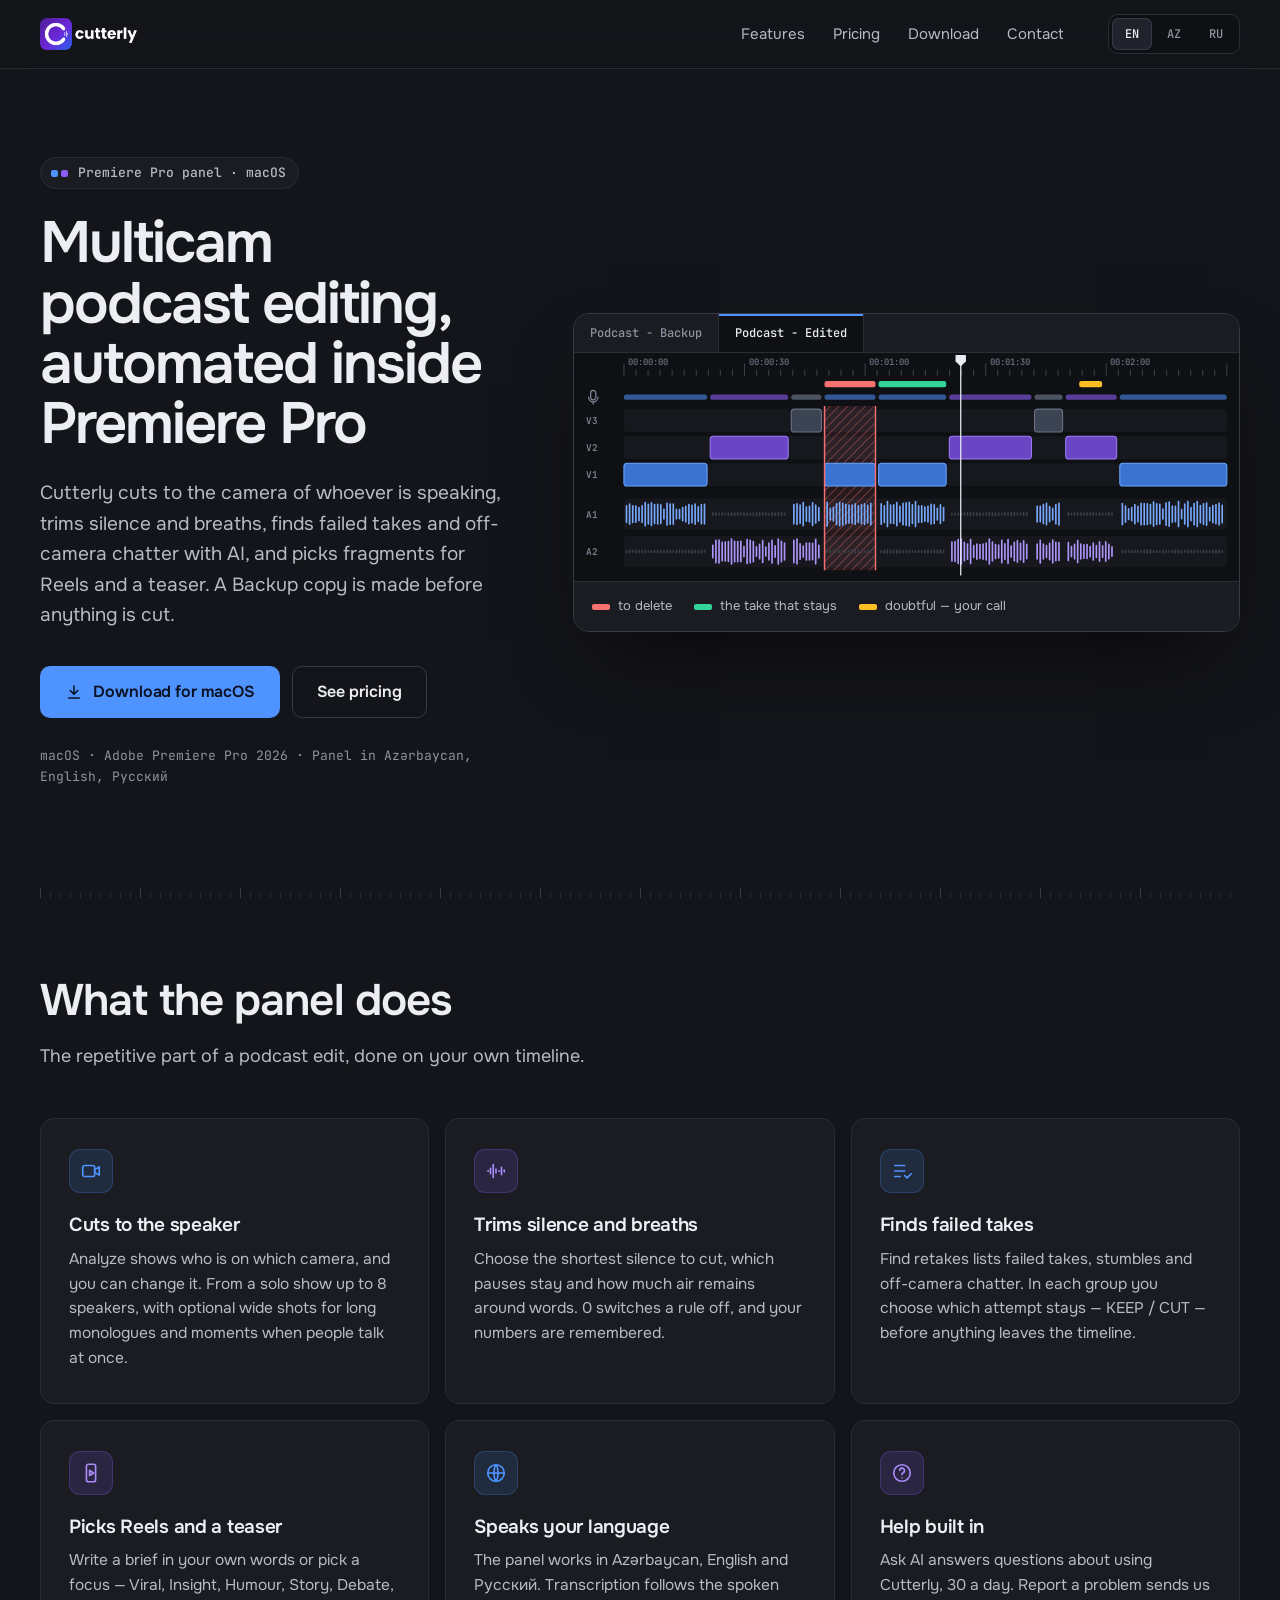
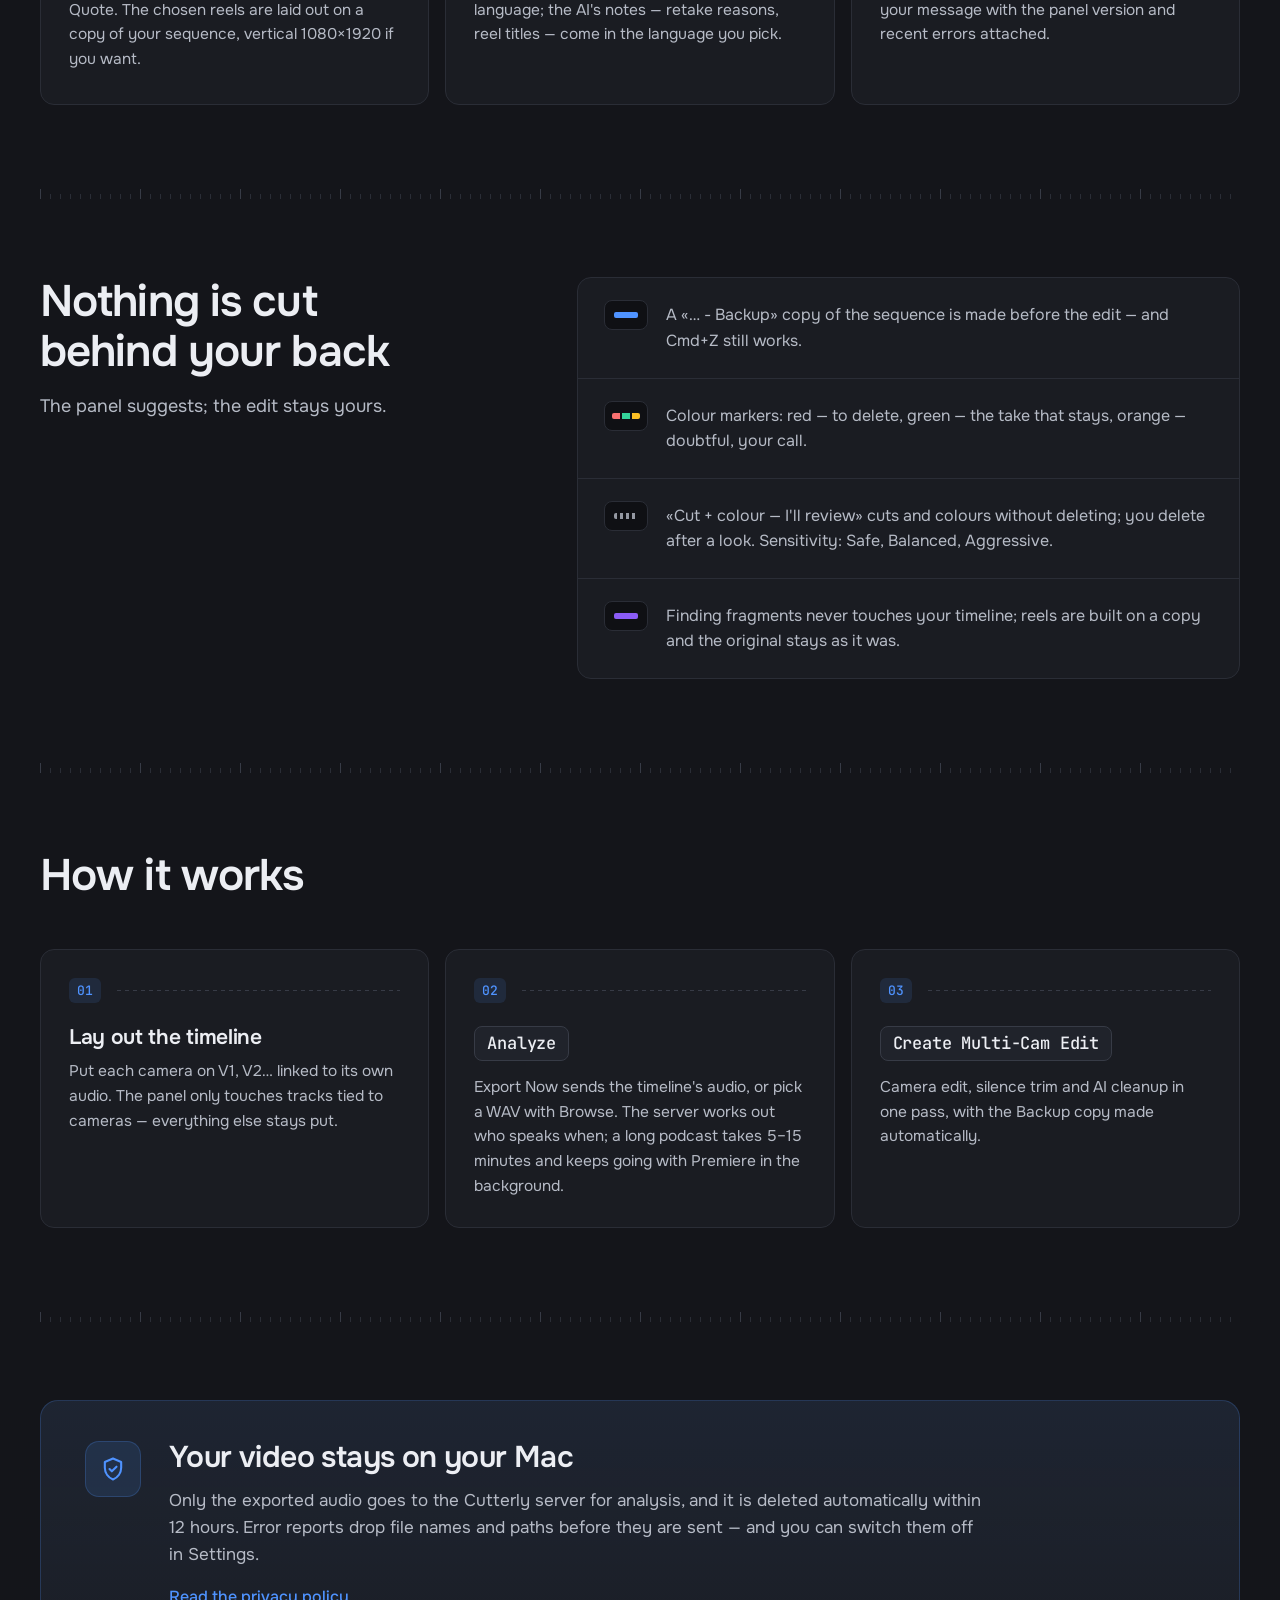
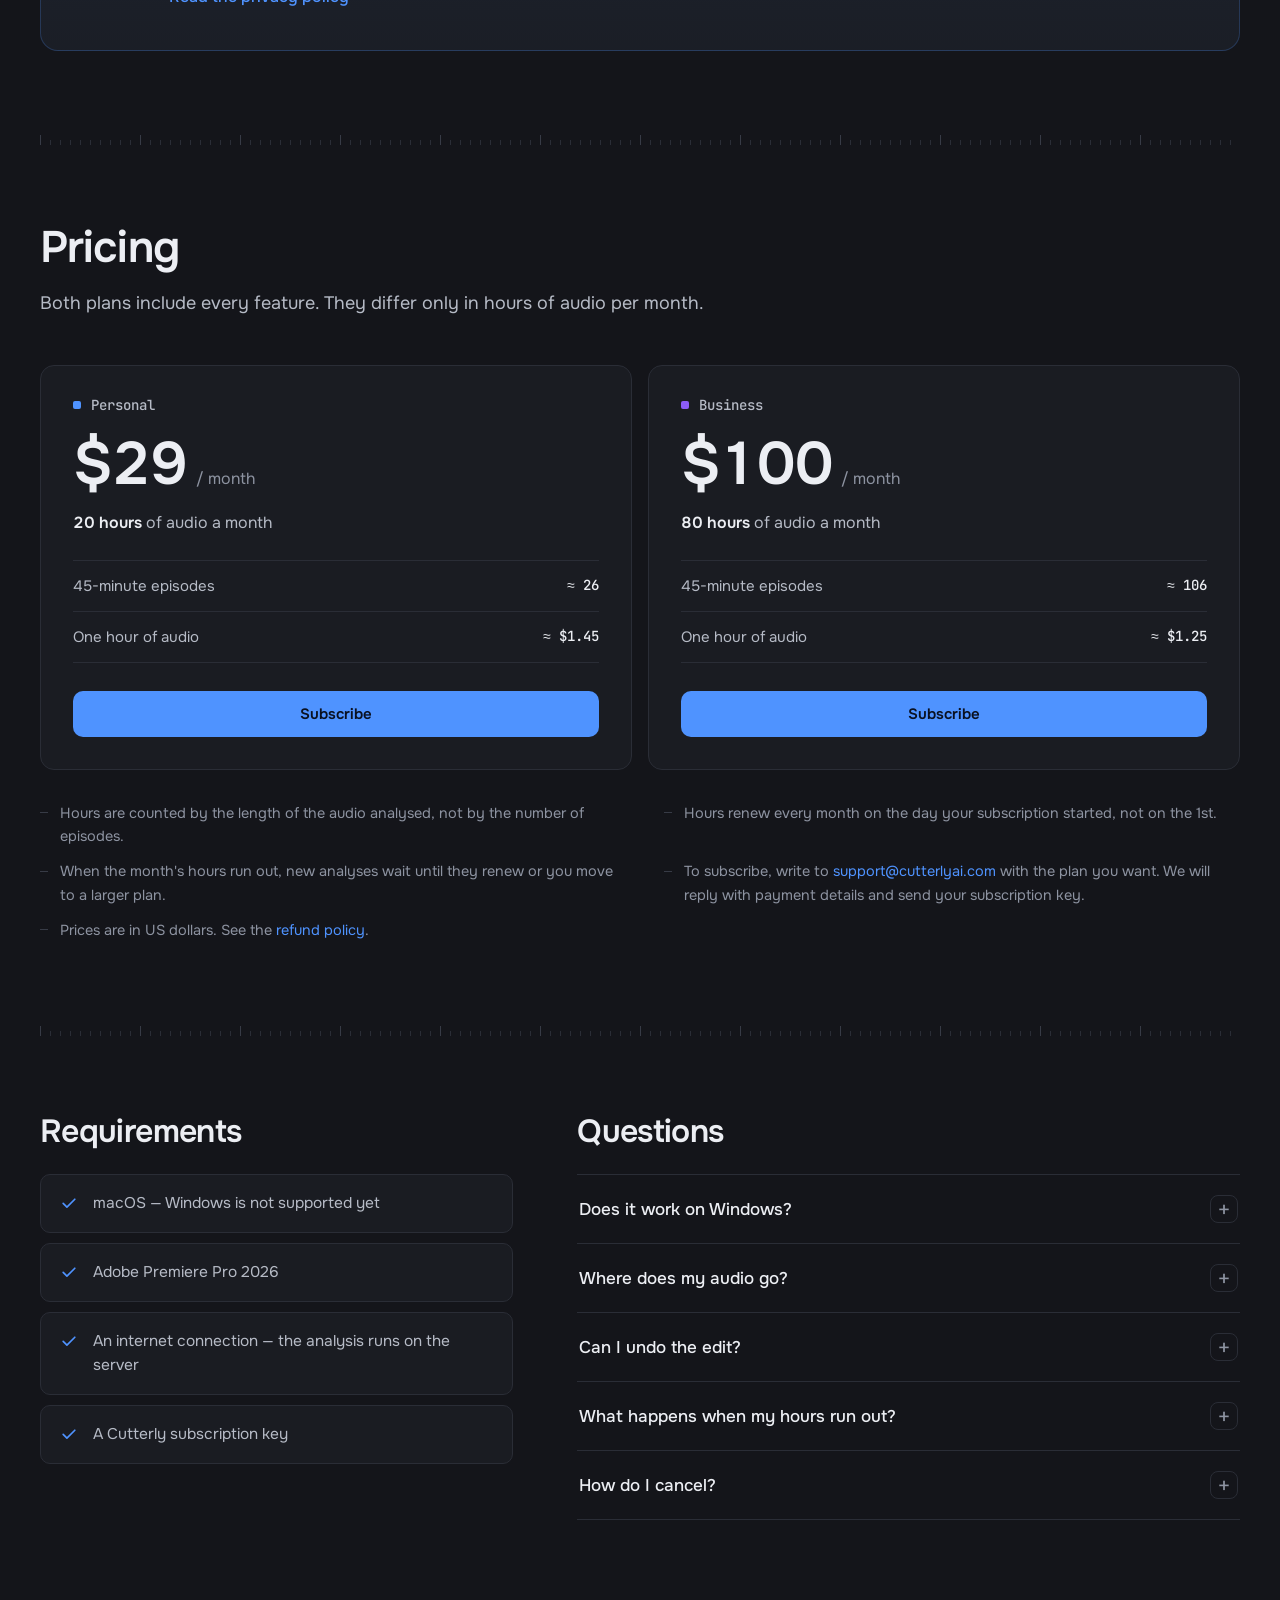
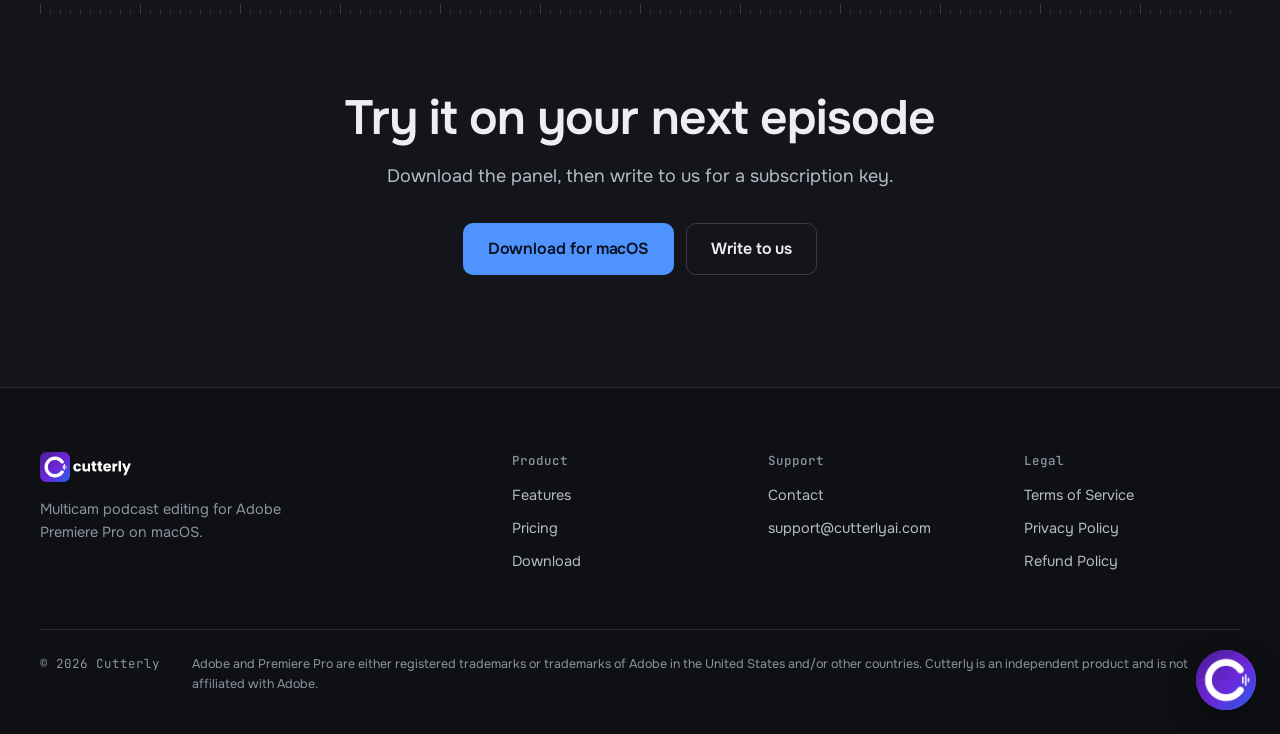
==== index.html @ f30da754 "Chat widget from Claude Design: sales assistant in the bottom-right corner Asks api.cutterlyai.com/s" ====
<!doctype html>
<html lang="en">
<head>
<meta charset="utf-8">
<meta name="viewport" content="width=device-width, initial-scale=1">
<title data-i18n="home.title">Cutterly — multicam podcast editing for Premiere Pro</title>
<meta name="description" data-i18n-attr="content:home.desc" content="A Premiere Pro panel for macOS that cuts to whoever is speaking, trims silence, finds failed takes with AI and picks Reels from your podcast.">
<meta property="og:title" content="Cutterly — multicam podcast editing for Premiere Pro">
<meta property="og:description" content="A Premiere Pro panel for macOS that cuts to whoever is speaking, trims silence, finds failed takes with AI and picks Reels from your podcast.">
<meta property="og:type" content="website">
<meta property="og:url" content="https://cutterlyai.com/">
<meta name="theme-color" content="#14151a">
<link rel="canonical" href="https://cutterlyai.com/">
<link rel="icon" href="favicon-32.png" type="image/png" sizes="32x32">
<link rel="apple-touch-icon" href="apple-touch-icon.png">
<link rel="stylesheet" href="assets/style.css">
<link rel="stylesheet" href="assets/chat.css">
<script>document.documentElement.classList.add("js-i18n");setTimeout(function(){document.documentElement.classList.add("i18n-ready")},1200);</script>
</head>
<body class="site">

<header class="site-header">
  <div class="wrap header-row">
    <a class="brand" href="./">
      <img src="assets/brand/cutterly-logo.png" alt="Cutterly" width="99" height="32">
    </a>
    <nav class="nav" aria-label="Main">
      <a href="#features" data-i18n="nav.features">Features</a>
      <a href="#pricing" data-i18n="nav.pricing">Pricing</a>
      <a href="download/" data-i18n="nav.download">Download</a>
      <a href="contact/" data-i18n="nav.contact">Contact</a>
    </nav>
    <div class="lang" role="group" aria-label="Language">
      <button type="button" data-lang="en" aria-pressed="true">EN</button>
      <button type="button" data-lang="az" aria-pressed="false">AZ</button>
      <button type="button" data-lang="ru" aria-pressed="false">RU</button>
    </div>
  </div>
</header>

<main>

  <section class="hero">
    <div class="wrap hero-grid">
      <div>
        <span class="eyebrow" data-i18n="home.eyebrow">Premiere Pro panel · macOS</span>
        <h1 data-i18n="home.h1">Multicam podcast editing, automated inside Premiere Pro</h1>
        <p class="lead" data-i18n="home.lead">Cutterly cuts to the camera of whoever is speaking, trims silence and breaths, finds failed takes and off-camera chatter with AI, and picks fragments for Reels and a teaser. A Backup copy is made before anything is cut.</p>
        <div class="actions">
          <a class="btn btn-primary btn-lg" href="download/">
            <svg viewBox="0 0 24 24" fill="none" stroke="currentColor" stroke-width="2" stroke-linecap="round" stroke-linejoin="round" aria-hidden="true"><path d="M12 4v11M7 10l5 5 5-5M5 20h14"/></svg>
            <span data-i18n="home.cta-download">Download for macOS</span>
          </a>
          <a class="btn btn-secondary btn-lg" href="#pricing" data-i18n="home.cta-pricing">See pricing</a>
        </div>
        <p class="meta-line" data-i18n="home.meta">macOS · Adobe Premiere Pro 2026 · Panel in Azərbaycan, English, Русский</p>
      </div>
      <figure class="hero-visual">
        <div class="tl-top" aria-hidden="true"><span>Podcast - Backup</span><span class="is-active">Podcast - Edited</span></div>
        <svg viewBox="0 0 640 220" xmlns="http://www.w3.org/2000/svg" role="img" data-i18n-attr="aria-label:home.illus" aria-label="A Premiere Pro timeline after Cutterly: camera cuts follow the speaker, a failed take is marked red, the kept take green and a doubtful spot orange."><defs><pattern id="tl-hatch" width="6" height="6" patternUnits="userSpaceOnUse" patternTransform="rotate(45)"><rect width="6" height="6" class="tl-hatch-bg"/><line x1="0" y1="0" x2="0" y2="6" class="tl-hatch-line"/></pattern></defs><rect class="tl-bg" x="0" y="0" width="640" height="220" rx="0"/><path class="tl-tick" d="M48.0 10V22 M59.6 16V22 M71.2 16V22 M82.8 16V22 M94.4 16V22 M106.0 16V22 M117.6 16V22 M129.2 16V22 M140.8 16V22 M152.4 16V22 M164.0 10V22 M175.6 16V22 M187.2 16V22 M198.8 16V22 M210.4 16V22 M222.0 16V22 M233.6 16V22 M245.2 16V22 M256.8 16V22 M268.4 16V22 M280.0 10V22 M291.6 16V22 M303.2 16V22 M314.8 16V22 M326.4 16V22 M338.0 16V22 M349.6 16V22 M361.2 16V22 M372.8 16V22 M384.4 16V22 M396.0 10V22 M407.6 16V22 M419.2 16V22 M430.8 16V22 M442.4 16V22 M454.0 16V22 M465.6 16V22 M477.2 16V22 M488.8 16V22 M500.4 16V22 M512.0 10V22 M523.6 16V22 M535.2 16V22 M546.8 16V22 M558.4 16V22 M570.0 16V22 M581.6 16V22 M593.2 16V22 M604.8 16V22 M616.4 16V22 M628.0 10V22"/><text class="tl-time" x="52" y="12">00:00:00</text><text class="tl-time" x="168" y="12">00:00:30</text><text class="tl-time" x="284" y="12">00:01:00</text><text class="tl-time" x="400" y="12">00:01:30</text><text class="tl-time" x="516" y="12">00:02:00</text><rect class="tl-row" x="48" y="54" width="580" height="22" rx="3"/><text class="tl-label" x="12" y="68.5">V3</text><rect class="tl-row" x="48" y="80" width="580" height="22" rx="3"/><text class="tl-label" x="12" y="94.5">V2</text><rect class="tl-row" x="48" y="106" width="580" height="22" rx="3"/><text class="tl-label" x="12" y="120.5">V1</text><rect class="tl-row" x="48" y="140" width="580" height="30" rx="3"/><text class="tl-label" x="12" y="158.5">A1</text><rect class="tl-row" x="48" y="176" width="580" height="30" rx="3"/><text class="tl-label" x="12" y="194.5">A2</text><path class="tl-label-icon" d="M16 38.5a2.5 2.5 0 0 1 5 0v4a2.5 2.5 0 0 1-5 0z M14 42.5a4.5 4.5 0 0 0 9 0 M18.5 47v2"/><rect class="tl-s1" x="48" y="40" width="80" height="5" rx="2.5"/><rect class="tl-s2" x="131" y="40" width="75" height="5" rx="2.5"/><rect class="tl-sw" x="209" y="40" width="29" height="5" rx="2.5"/><rect class="tl-s1" x="241" y="40" width="49" height="5" rx="2.5"/><rect class="tl-s1" x="293" y="40" width="65" height="5" rx="2.5"/><rect class="tl-s2" x="361" y="40" width="79" height="5" rx="2.5"/><rect class="tl-sw" x="443" y="40" width="27" height="5" rx="2.5"/><rect class="tl-s2" x="473" y="40" width="49" height="5" rx="2.5"/><rect class="tl-s1" x="525" y="40" width="103" height="5" rx="2.5"/><rect class="tl-cut" x="241" y="51" width="49" height="158" rx="3" fill="url(#tl-hatch)"/><rect class="tl-m-red" x="241" y="27" width="49" height="6" rx="2"/><rect class="tl-m-green" x="293" y="27" width="65" height="6" rx="2"/><rect class="tl-m-orange" x="486" y="27" width="22" height="6" rx="2"/><rect class="tl-v1" x="48" y="106" width="80" height="22" rx="3"/><rect class="tl-v2" x="131" y="80" width="75" height="22" rx="3"/><rect class="tl-v3" x="209" y="54" width="29" height="22" rx="3"/><rect class="tl-v1" x="241" y="106" width="49" height="22" rx="3"/><rect class="tl-v1" x="293" y="106" width="65" height="22" rx="3"/><rect class="tl-v2" x="361" y="80" width="79" height="22" rx="3"/><rect class="tl-v3" x="443" y="54" width="27" height="22" rx="3"/><rect class="tl-v2" x="473" y="80" width="49" height="22" rx="3"/><rect class="tl-v1" x="525" y="106" width="103" height="22" rx="3"/><path class="tl-a1" d="M50.5 147.1V162.9 M53.5 145.3V164.7 M56.5 147.0V163.0 M59.5 147.2V162.8 M62.5 148.7V161.3 M65.5 147.0V163.0 M68.5 143.9V166.1 M71.5 145.5V164.5 M74.5 144.1V165.9 M77.5 145.9V164.1 M80.5 145.6V164.4 M83.5 146.1V163.9 M86.5 150.4V159.6 M89.5 144.5V165.5 M92.5 145.3V164.7 M95.5 145.3V164.7 M98.5 150.5V159.5 M101.5 150.6V159.4 M104.5 148.6V161.4 M107.5 147.6V162.4 M110.5 145.8V164.2 M113.5 146.6V163.4 M116.5 145.3V164.7 M119.5 148.0V162.0 M122.5 145.8V164.2 M125.5 145.6V164.4 M211.5 145.7V164.3 M214.5 145.0V165.0 M217.5 146.2V163.8 M220.5 143.8V166.2 M223.5 148.1V161.9 M226.5 147.5V162.5 M229.5 144.1V165.9 M232.5 146.4V163.6 M235.5 148.6V161.4 M243.5 143.6V166.4 M246.5 149.5V160.5 M249.5 148.4V161.6 M252.5 145.0V165.0 M255.5 143.9V166.1 M258.5 144.5V165.5 M261.5 145.7V164.3 M264.5 146.2V163.8 M267.5 146.2V163.8 M270.5 145.2V164.8 M273.5 146.9V163.1 M276.5 145.9V164.1 M279.5 145.2V164.8 M282.5 146.5V163.5 M285.5 144.7V165.3 M295.5 145.2V164.8 M298.5 146.9V163.1 M301.5 143.0V167.0 M304.5 146.2V163.8 M307.5 146.1V163.9 M310.5 143.8V166.2 M313.5 147.4V162.6 M316.5 144.7V165.3 M319.5 144.2V165.8 M322.5 143.7V166.3 M325.5 146.0V164.0 M328.5 143.0V167.0 M331.5 147.1V162.9 M334.5 147.1V162.9 M337.5 148.2V161.8 M340.5 147.5V162.5 M343.5 145.5V164.5 M346.5 146.1V163.9 M349.5 149.4V160.6 M352.5 146.1V163.9 M355.5 148.6V161.4 M445.5 147.4V162.6 M448.5 147.6V162.4 M451.5 145.9V164.1 M454.5 144.7V165.3 M457.5 147.7V162.3 M460.5 149.5V160.5 M463.5 145.7V164.3 M466.5 144.5V165.5 M527.5 144.8V165.2 M530.5 147.2V162.8 M533.5 149.9V160.1 M536.5 148.6V161.4 M539.5 145.8V164.2 M542.5 147.6V162.4 M545.5 144.7V165.3 M548.5 144.8V165.2 M551.5 145.0V165.0 M554.5 145.7V164.3 M557.5 143.4V166.6 M560.5 145.0V165.0 M563.5 145.5V164.5 M566.5 150.2V159.8 M569.5 144.4V165.6 M572.5 143.4V166.6 M575.5 147.2V162.8 M578.5 147.6V162.4 M581.5 143.0V167.0 M584.5 150.6V159.4 M587.5 145.4V164.6 M590.5 143.0V167.0 M593.5 148.7V161.3 M596.5 144.9V165.1 M599.5 143.0V167.0 M602.5 146.8V163.2 M605.5 145.2V164.8 M608.5 144.4V165.6 M611.5 148.6V161.4 M614.5 146.7V163.3 M617.5 145.8V164.2 M620.5 144.6V165.4 M623.5 146.6V163.4"/><path class="tl-a2" d="M133.5 185.1V196.9 M136.5 180.2V201.8 M139.5 179.9V202.1 M142.5 182.1V199.9 M145.5 181.9V200.1 M148.5 181.5V200.5 M151.5 179.0V203.0 M154.5 181.1V200.9 M157.5 181.3V200.7 M160.5 181.2V200.8 M163.5 186.2V195.8 M166.5 179.5V202.5 M169.5 180.3V201.7 M172.5 181.3V200.7 M175.5 186.5V195.5 M178.5 184.0V198.0 M181.5 180.5V201.5 M184.5 186.7V195.3 M187.5 182.9V199.1 M190.5 180.1V201.9 M193.5 185.6V196.4 M196.5 179.0V203.0 M199.5 181.2V200.8 M202.5 182.9V199.1 M211.5 180.3V201.7 M214.5 179.1V202.9 M217.5 183.6V198.4 M220.5 185.7V196.3 M223.5 182.8V199.2 M226.5 182.9V199.1 M229.5 183.2V198.8 M232.5 179.2V202.8 M235.5 184.9V197.1 M363.5 181.9V200.1 M366.5 181.4V200.6 M369.5 179.6V202.4 M372.5 179.0V203.0 M375.5 182.1V199.9 M378.5 183.7V198.3 M381.5 179.5V202.5 M384.5 185.3V196.7 M387.5 183.7V198.3 M390.5 184.3V197.7 M393.5 183.7V198.3 M396.5 182.9V199.1 M399.5 179.0V203.0 M402.5 182.0V200.0 M405.5 184.2V197.8 M408.5 184.8V197.2 M411.5 180.2V201.8 M414.5 183.5V198.5 M417.5 179.5V202.5 M420.5 185.7V196.3 M423.5 182.1V199.9 M426.5 180.8V201.2 M429.5 183.0V199.0 M432.5 180.8V201.2 M435.5 184.1V197.9 M445.5 183.9V198.1 M448.5 180.1V201.9 M451.5 183.9V198.1 M454.5 185.3V196.7 M457.5 183.1V198.9 M460.5 180.0V202.0 M463.5 182.2V199.8 M466.5 182.4V199.6 M475.5 182.3V199.7 M478.5 186.2V195.8 M481.5 184.0V198.0 M484.5 180.4V201.6 M487.5 183.8V198.2 M490.5 184.6V197.4 M493.5 184.3V197.7 M496.5 186.1V195.9 M499.5 182.8V199.2 M502.5 185.3V196.7 M505.5 181.7V200.3 M508.5 185.6V196.4 M511.5 181.7V200.3 M514.5 184.0V198.0 M517.5 186.5V195.5"/><path class="tl-quiet" d="M133.5 154.1V155.9 M136.5 153.8V156.2 M139.5 154.3V155.7 M142.5 154.0V156.0 M145.5 154.4V155.6 M148.5 153.9V156.1 M151.5 153.8V156.2 M154.5 153.9V156.1 M157.5 153.7V156.3 M160.5 154.1V155.9 M163.5 153.8V156.2 M166.5 153.9V156.1 M169.5 153.9V156.1 M172.5 154.0V156.0 M175.5 153.7V156.3 M178.5 153.6V156.4 M181.5 154.0V156.0 M184.5 153.9V156.1 M187.5 154.4V155.6 M190.5 153.8V156.2 M193.5 153.9V156.1 M196.5 153.6V156.4 M199.5 153.7V156.3 M202.5 154.2V155.8 M363.5 154.2V155.8 M366.5 154.2V155.8 M369.5 154.2V155.8 M372.5 154.2V155.8 M375.5 153.9V156.1 M378.5 153.7V156.3 M381.5 153.7V156.3 M384.5 154.0V156.0 M387.5 153.9V156.1 M390.5 153.8V156.2 M393.5 154.3V155.7 M396.5 153.9V156.1 M399.5 153.7V156.3 M402.5 153.8V156.2 M405.5 153.8V156.2 M408.5 154.0V156.0 M411.5 154.3V155.7 M414.5 153.8V156.2 M417.5 154.1V155.9 M420.5 153.8V156.2 M423.5 153.6V156.4 M426.5 154.1V155.9 M429.5 154.1V155.9 M432.5 153.6V156.4 M435.5 153.8V156.2 M475.5 153.8V156.2 M478.5 154.3V155.7 M481.5 154.0V156.0 M484.5 153.8V156.2 M487.5 154.0V156.0 M490.5 154.1V155.9 M493.5 154.0V156.0 M496.5 154.0V156.0 M499.5 153.8V156.2 M502.5 154.3V155.7 M505.5 154.0V156.0 M508.5 154.2V155.8 M511.5 154.2V155.8 M514.5 153.8V156.2 M517.5 154.0V156.0 M50.5 190.2V191.8 M53.5 189.7V192.3 M56.5 190.3V191.7 M59.5 189.9V192.1 M62.5 189.9V192.1 M65.5 190.1V191.9 M68.5 190.0V192.0 M71.5 190.3V191.7 M74.5 190.4V191.6 M77.5 190.2V191.8 M80.5 189.9V192.1 M83.5 190.1V191.9 M86.5 190.1V191.9 M89.5 189.9V192.1 M92.5 190.0V192.0 M95.5 190.2V191.8 M98.5 189.8V192.2 M101.5 189.8V192.2 M104.5 190.2V191.8 M107.5 189.9V192.1 M110.5 190.0V192.0 M113.5 189.7V192.3 M116.5 189.8V192.2 M119.5 190.2V191.8 M122.5 189.6V192.4 M125.5 190.3V191.7 M243.5 190.4V191.6 M246.5 189.7V192.3 M249.5 189.9V192.1 M252.5 190.3V191.7 M255.5 190.2V191.8 M258.5 190.1V191.9 M261.5 190.1V191.9 M264.5 190.3V191.7 M267.5 189.7V192.3 M270.5 189.6V192.4 M273.5 190.0V192.0 M276.5 190.0V192.0 M279.5 190.3V191.7 M282.5 190.3V191.7 M285.5 190.1V191.9 M295.5 190.2V191.8 M298.5 189.8V192.2 M301.5 189.6V192.4 M304.5 189.7V192.3 M307.5 189.8V192.2 M310.5 189.7V192.3 M313.5 189.8V192.2 M316.5 190.2V191.8 M319.5 190.0V192.0 M322.5 190.1V191.9 M325.5 190.4V191.6 M328.5 190.4V191.6 M331.5 190.2V191.8 M334.5 190.2V191.8 M337.5 189.8V192.2 M340.5 189.6V192.4 M343.5 190.0V192.0 M346.5 189.7V192.3 M349.5 189.6V192.4 M352.5 189.6V192.4 M355.5 190.1V191.9 M527.5 190.0V192.0 M530.5 190.0V192.0 M533.5 190.4V191.6 M536.5 190.1V191.9 M539.5 189.9V192.1 M542.5 190.0V192.0 M545.5 190.3V191.7 M548.5 189.6V192.4 M551.5 189.8V192.2 M554.5 189.6V192.4 M557.5 190.3V191.7 M560.5 190.2V191.8 M563.5 190.4V191.6 M566.5 189.8V192.2 M569.5 190.2V191.8 M572.5 190.3V191.7 M575.5 190.1V191.9 M578.5 189.7V192.3 M581.5 189.7V192.3 M584.5 190.2V191.8 M587.5 190.3V191.7 M590.5 189.7V192.3 M593.5 189.9V192.1 M596.5 189.8V192.2 M599.5 190.3V191.7 M602.5 190.4V191.6 M605.5 189.8V192.2 M608.5 190.1V191.9 M611.5 190.3V191.7 M614.5 189.6V192.4 M617.5 189.9V192.1 M620.5 189.8V192.2 M623.5 190.3V191.7"/><path class="tl-cut-edge" d="M241 51V209M290 51V209"/><g class="tl-head"><path class="tl-head-line" d="M372 4V214"/><path class="tl-head-cap" d="M367 2h10v6l-5 5l-5-5z"/></g></svg>
        <figcaption class="legend">
          <span><i style="background:var(--red)"></i><span data-i18n="legend.cut">to delete</span></span>
          <span><i style="background:var(--green)"></i><span data-i18n="legend.keep">the take that stays</span></span>
          <span><i style="background:var(--orange)"></i><span data-i18n="legend.check">doubtful — your call</span></span>
        </figcaption>
      </figure>
    </div>
  </section>

  <section class="section" id="features">
    <div class="wrap">
      <div class="section-head">
        <h2 data-i18n="feat.h2">What the panel does</h2>
        <p data-i18n="feat.lead">The repetitive part of a podcast edit, done on your own timeline.</p>
      </div>
      <div class="grid">
        <article class="card">
          <div class="icon"><svg viewBox="0 0 24 24" fill="none" stroke="currentColor" stroke-width="1.8" stroke-linecap="round" stroke-linejoin="round" aria-hidden="true"><rect x="3" y="6" width="13" height="12" rx="2"/><path d="M16 10.5l5-3v9l-5-3z"/></svg></div>
          <h3 data-i18n="feat.cam.h">Cuts to the speaker</h3>
          <p data-i18n="feat.cam.p">Analyze shows who is on which camera, and you can change it. From a solo show up to 8 speakers, with optional wide shots for long monologues and moments when people talk at once.</p>
        </article>
        <article class="card">
          <div class="icon violet"><svg viewBox="0 0 24 24" fill="none" stroke="currentColor" stroke-width="1.8" stroke-linecap="round" aria-hidden="true"><path d="M3 12h1M6 9v6M9 5v14M12 10v4"/><path d="M15 12h1" stroke-dasharray="1 2"/><path d="M18 8v8M21 11v2"/></svg></div>
          <h3 data-i18n="feat.sil.h">Trims silence and breaths</h3>
          <p data-i18n="feat.sil.p">Choose the shortest silence to cut, which pauses stay and how much air remains around words. 0 switches a rule off, and your numbers are remembered.</p>
        </article>
        <article class="card">
          <div class="icon"><svg viewBox="0 0 24 24" fill="none" stroke="currentColor" stroke-width="1.8" stroke-linecap="round" stroke-linejoin="round" aria-hidden="true"><path d="M4 6h11M4 12h11M4 18h6"/><path d="M15 17l2.5 2.5L22 15"/></svg></div>
          <h3 data-i18n="feat.ai.h">Finds failed takes</h3>
          <p data-i18n="feat.ai.p">Find retakes lists failed takes, stumbles and off-camera chatter. In each group you choose which attempt stays — KEEP / CUT — before anything leaves the timeline.</p>
        </article>
        <article class="card">
          <div class="icon violet"><svg viewBox="0 0 24 24" fill="none" stroke="currentColor" stroke-width="1.8" stroke-linecap="round" stroke-linejoin="round" aria-hidden="true"><rect x="7" y="2.5" width="10" height="19" rx="2.2"/><path d="M10.5 9.2v5.6l4.4-2.8z"/></svg></div>
          <h3 data-i18n="feat.reels.h">Picks Reels and a teaser</h3>
          <p data-i18n="feat.reels.p">Write a brief in your own words or pick a focus — Viral, Insight, Humour, Story, Debate, Quote. The chosen reels are laid out on a copy of your sequence, vertical 1080×1920 if you want.</p>
        </article>
        <article class="card">
          <div class="icon"><svg viewBox="0 0 24 24" fill="none" stroke="currentColor" stroke-width="1.8" stroke-linecap="round" aria-hidden="true"><circle cx="12" cy="12" r="9"/><path d="M3 12h18M12 3c2.8 3 2.8 15 0 18M12 3c-2.8 3-2.8 15 0 18"/></svg></div>
          <h3 data-i18n="feat.lang.h">Speaks your language</h3>
          <p data-i18n="feat.lang.p">The panel works in Azərbaycan, English and Русский. Transcription follows the spoken language; the AI's notes — retake reasons, reel titles — come in the language you pick.</p>
        </article>
        <article class="card">
          <div class="icon violet"><svg viewBox="0 0 24 24" fill="none" stroke="currentColor" stroke-width="1.8" stroke-linecap="round" stroke-linejoin="round" aria-hidden="true"><circle cx="12" cy="12" r="9"/><path d="M9.5 9.3a2.6 2.6 0 1 1 3.6 2.4c-.7.3-1.1.9-1.1 1.6v.6"/><path d="M12 17.2h.01"/></svg></div>
          <h3 data-i18n="feat.help.h">Help built in</h3>
          <p data-i18n="feat.help.p">Ask AI answers questions about using Cutterly, 30 a day. Report a problem sends us your message with the panel version and recent errors attached.</p>
        </article>
      </div>
    </div>
  </section>

  <section class="section">
    <div class="wrap split">
      <div class="section-head" style="margin:0">
        <h2 data-i18n="ctrl.h2">Nothing is cut behind your back</h2>
        <p data-i18n="ctrl.lead">The panel suggests; the edit stays yours.</p>
      </div>
      <ul class="checks">
        <li><span class="dot blue"></span><span data-i18n="ctrl.1">A «… - Backup» copy of the sequence is made before the edit — and Cmd+Z still works.</span></li>
        <li><span class="dot markers"></span><span data-i18n="ctrl.2">Colour markers: red — to delete, green — the take that stays, orange — doubtful, your call.</span></li>
        <li><span class="dot review"></span><span data-i18n="ctrl.3">«Cut + colour — I'll review» cuts and colours without deleting; you delete after a look. Sensitivity: Safe, Balanced, Aggressive.</span></li>
        <li><span class="dot violet"></span><span data-i18n="ctrl.4">Finding fragments never touches your timeline; reels are built on a copy and the original stays as it was.</span></li>
      </ul>
    </div>
  </section>

  <section class="section">
    <div class="wrap">
      <div class="section-head">
        <h2 data-i18n="steps.h2">How it works</h2>
      </div>
      <ol class="steps">
        <li class="card">
          <h3 data-i18n="steps.1.h">Lay out the timeline</h3>
          <p data-i18n="steps.1.p">Put each camera on V1, V2… linked to its own audio. The panel only touches tracks tied to cameras — everything else stays put.</p>
        </li>
        <li class="card">
          <h3>Analyze</h3>
          <p data-i18n="steps.2.p">Export Now sends the timeline's audio, or pick a WAV with Browse. The server works out who speaks when; a long podcast takes 5–15 minutes and keeps going with Premiere in the background.</p>
        </li>
        <li class="card">
          <h3>Create Multi-Cam Edit</h3>
          <p data-i18n="steps.3.p">Camera edit, silence trim and AI cleanup in one pass, with the Backup copy made automatically.</p>
        </li>
      </ol>
    </div>
  </section>

  <section class="section">
    <div class="wrap">
      <div class="band">
        <div class="icon"><svg viewBox="0 0 24 24" fill="none" stroke="currentColor" stroke-width="1.8" stroke-linecap="round" stroke-linejoin="round" aria-hidden="true"><path d="M12 3l7 3v5c0 4.5-3 8.4-7 10-4-1.6-7-5.5-7-10V6z"/><path d="M9 12l2 2 4-4"/></svg></div>
        <div>
          <h2 data-i18n="priv.h2">Your video stays on your Mac</h2>
          <p data-i18n="priv.p">Only the exported audio goes to the Cutterly server for analysis, and it is deleted automatically within 12 hours. Error reports drop file names and paths before they are sent — and you can switch them off in Settings.</p>
          <a href="privacy/" data-i18n="priv.link">Read the privacy policy</a>
        </div>
      </div>
    </div>
  </section>

  <section class="section" id="pricing">
    <div class="wrap">
      <div class="section-head">
        <h2 data-i18n="price.h2">Pricing</h2>
        <p data-i18n="price.lead">Both plans include every feature. They differ only in hours of audio per month.</p>
      </div>
      <div class="plans">
        <article class="card plan">
          <p class="plan-name" data-site="plans.personal.name">Personal</p>
          <p class="price"><span data-site="price:personal"></span><small data-i18n="price.month">/ month</small></p>
          <p class="plan-hours"><b><span data-site="plans.personal.hours"></span> <span data-site-unit="plans.personal.hours|unit.hours"></span></b> <span data-i18n="price.hours">of audio a month</span></p>
          <ul class="plan-facts">
            <li><span data-i18n="price.episodes">45-minute episodes</span><b>≈ <span data-site="episodes:personal"></span></b></li>
            <li><span data-i18n="price.perhour">One hour of audio</span><b>≈ <span data-site="perhour:personal"></span></b></li>
          </ul>
          <a class="btn btn-primary" data-site-href="subscribe:personal" href="contact/" data-i18n="price.cta">Subscribe</a>
        </article>
        <article class="card plan">
          <p class="plan-name" data-site="plans.business.name">Business</p>
          <p class="price"><span data-site="price:business"></span><small data-i18n="price.month">/ month</small></p>
          <p class="plan-hours"><b><span data-site="plans.business.hours"></span> <span data-site-unit="plans.business.hours|unit.hours"></span></b> <span data-i18n="price.hours">of audio a month</span></p>
          <ul class="plan-facts">
            <li><span data-i18n="price.episodes">45-minute episodes</span><b>≈ <span data-site="episodes:business"></span></b></li>
            <li><span data-i18n="price.perhour">One hour of audio</span><b>≈ <span data-site="perhour:business"></span></b></li>
          </ul>
          <a class="btn btn-primary" data-site-href="subscribe:business" href="contact/" data-i18n="price.cta">Subscribe</a>
        </article>
      </div>
      <noscript><p class="muted">Prices are loaded with JavaScript. Write to support@cutterlyai.com for current prices.</p></noscript>
      <ul class="notes">
        <li data-i18n="price.note1">Hours are counted by the length of the audio analysed, not by the number of episodes.</li>
        <li data-i18n="price.note2">Hours renew every month on the day your subscription started, not on the 1st.</li>
        <li data-i18n="price.note3">When the month's hours run out, new analyses wait until they renew or you move to a larger plan.</li>
        <li data-i18n="price.how">To subscribe, write to <a data-site-href="mailto" href="contact/"><span data-site="supportEmail">support@cutterlyai.com</span></a> with the plan you want. We will reply with payment details and send your subscription key.</li>
        <li data-i18n="price.usd">Prices are in US dollars. See the <a href="refund/">refund policy</a>.</li>
      </ul>
    </div>
  </section>

  <section class="section" id="faq">
    <div class="wrap two">
      <div>
        <h2 data-i18n="req.h2">Requirements</h2>
        <ul class="req">
          <li><svg viewBox="0 0 24 24" fill="none" stroke="currentColor" stroke-width="2" stroke-linecap="round" stroke-linejoin="round" aria-hidden="true"><path d="M5 12.5l4.5 4.5L19 7.5"/></svg><span data-i18n="req.mac">macOS — Windows is not supported yet</span></li>
          <li><svg viewBox="0 0 24 24" fill="none" stroke="currentColor" stroke-width="2" stroke-linecap="round" stroke-linejoin="round" aria-hidden="true"><path d="M5 12.5l4.5 4.5L19 7.5"/></svg><span>Adobe Premiere Pro 2026</span></li>
          <li><svg viewBox="0 0 24 24" fill="none" stroke="currentColor" stroke-width="2" stroke-linecap="round" stroke-linejoin="round" aria-hidden="true"><path d="M5 12.5l4.5 4.5L19 7.5"/></svg><span data-i18n="req.net">An internet connection — the analysis runs on the server</span></li>
          <li><svg viewBox="0 0 24 24" fill="none" stroke="currentColor" stroke-width="2" stroke-linecap="round" stroke-linejoin="round" aria-hidden="true"><path d="M5 12.5l4.5 4.5L19 7.5"/></svg><span data-i18n="req.key">A Cutterly subscription key</span></li>
        </ul>
      </div>
      <div class="faq">
        <h2 data-i18n="faq.h2">Questions</h2>
        <details>
          <summary data-i18n="faq.win.q">Does it work on Windows?</summary>
          <p data-i18n="faq.win.a">Not yet — macOS only for now.</p>
        </details>
        <details>
          <summary data-i18n="faq.audio.q">Where does my audio go?</summary>
          <p data-i18n="faq.audio.a">The audio sent for analysis is kept on the server temporarily and deleted within 12 hours. Your video files never leave your computer.</p>
        </details>
        <details>
          <summary data-i18n="faq.undo.q">Can I undo the edit?</summary>
          <p data-i18n="faq.undo.a">Yes — Cmd+Z, or carry on from the «… - Backup» copy made before the cut.</p>
        </details>
        <details>
          <summary data-i18n="faq.limit.q">What happens when my hours run out?</summary>
          <p data-i18n="faq.limit.a">New analyses do not start until your hours renew on your subscription day, or until you move to a larger plan.</p>
        </details>
        <details>
          <summary data-i18n="faq.cancel.q">How do I cancel?</summary>
          <p data-i18n="faq.cancel.a">Just don't renew — access stays until the end of the paid month and nothing is charged automatically. See the <a href="refund/">refund policy</a>.</p>
        </details>
      </div>
    </div>
  </section>

  <section class="section cta">
    <div class="wrap">
      <h2 data-i18n="cta.h2">Try it on your next episode</h2>
      <p data-i18n="cta.p">Download the panel, then write to us for a subscription key.</p>
      <div class="actions">
        <a class="btn btn-primary btn-lg" href="download/" data-i18n="home.cta-download">Download for macOS</a>
        <a class="btn btn-secondary btn-lg" data-site-href="mailto" href="contact/" data-i18n="cta.write">Write to us</a>
      </div>
    </div>
  </section>

</main>

<footer class="site-footer">
  <div class="wrap">
    <div class="foot-grid">
      <div>
        <a class="brand" href="./"><img src="assets/brand/cutterly-logo.png" alt="Cutterly" width="99" height="32"></a>
        <p data-i18n="foot.tagline">Multicam podcast editing for Adobe Premiere Pro on macOS.</p>
      </div>
      <div>
        <p class="foot-title" data-i18n="foot.product">Product</p>
        <a href="#features" data-i18n="nav.features">Features</a>
        <a href="#pricing" data-i18n="nav.pricing">Pricing</a>
        <a href="download/" data-i18n="nav.download">Download</a>
      </div>
      <div>
        <p class="foot-title" data-i18n="foot.support">Support</p>
        <a href="contact/" data-i18n="nav.contact">Contact</a>
        <a data-site-href="mailto" href="contact/"><span data-site="supportEmail">support@cutterlyai.com</span></a>
      </div>
      <div>
        <p class="foot-title" data-i18n="foot.legal">Legal</p>
        <a href="terms/" data-i18n="foot.terms">Terms of Service</a>
        <a href="privacy/" data-i18n="foot.privacy">Privacy Policy</a>
        <a href="refund/" data-i18n="foot.refund">Refund Policy</a>
      </div>
    </div>
    <div class="foot-bottom">
      <span>© 2026 Cutterly</span>
      <span data-i18n="foot.adobe">Adobe and Premiere Pro are either registered trademarks or trademarks of Adobe in the United States and/or other countries. Cutterly is an independent product and is not affiliated with Adobe.</span>
    </div>
  </div>
</footer>

<script src="assets/config.js?v=1.0.8"></script>
<script src="assets/i18n.js?v=1.0.8"></script>
<script src="assets/site.js?v=1.0.8"></script>
<script src="assets/chat.js?v=1.0.8"></script>
</body>
</html>
---- assets/style.css ----
/* ==========================================================================
   Cutterly — cutterlyai.com
   One stylesheet, no build. Layout responds to the width of .site
   (container queries), so the same rules work on the live page and in
   fixed-width design frames.
     ≤ 1040px  tablet: hero stacks, grids go to 2 columns
     ≤  680px  phone: single column, nav moves to its own scrolling row
   Marker colours (red / green / orange) carry product meaning — use them
   only for "to delete / kept take / doubtful". Everything else is blue/violet.
   Never use text-transform: uppercase (Azerbaijani İ/ı).
   ========================================================================== */

/* ---------- Fonts (self-hosted, OFL) ---------- */
@font-face { font-family: "Onest"; font-style: normal; font-weight: 100 900; font-display: swap;
  src: url("fonts/onest-latin.woff2") format("woff2");
  unicode-range: U+0000-00FF, U+0131, U+0152-0153, U+02BB-02BC, U+02C6, U+02DA, U+02DC, U+0304, U+0308, U+0329, U+2000-206F, U+20AC, U+2122, U+2191, U+2193, U+2212, U+2215, U+FEFF, U+FFFD; }
@font-face { font-family: "Onest"; font-style: normal; font-weight: 100 900; font-display: swap;
  src: url("fonts/onest-latin-ext.woff2") format("woff2");
  unicode-range: U+0100-02BA, U+02BD-02C5, U+02C7-02CC, U+02CE-02D7, U+02DD-02FF, U+0304, U+0308, U+0329, U+1D00-1DBF, U+1E00-1E9F, U+1EF2-1EFF, U+2020, U+20A0-20AB, U+20AD-20C0, U+2113, U+2C60-2C7F, U+A720-A7FF; }
@font-face { font-family: "Onest"; font-style: normal; font-weight: 100 900; font-display: swap;
  src: url("fonts/onest-cyrillic.woff2") format("woff2");
  unicode-range: U+0301, U+0400-045F, U+0490-0491, U+04B0-04B1, U+2116; }
@font-face { font-family: "JetBrains Mono"; font-style: normal; font-weight: 100 800; font-display: swap;
  src: url("fonts/jetbrains-mono-latin.woff2") format("woff2");
  unicode-range: U+0000-00FF, U+0131, U+0152-0153, U+02BB-02BC, U+02C6, U+02DA, U+02DC, U+0304, U+0308, U+0329, U+2000-206F, U+20AC, U+2122, U+2191, U+2193, U+2212, U+2215, U+FEFF, U+FFFD; }
@font-face { font-family: "JetBrains Mono"; font-style: normal; font-weight: 100 800; font-display: swap;
  src: url("fonts/jetbrains-mono-latin-ext.woff2") format("woff2");
  unicode-range: U+0100-02BA, U+02BD-02C5, U+02C7-02CC, U+02CE-02D7, U+02DD-02FF, U+0304, U+0308, U+0329, U+1D00-1DBF, U+1E00-1E9F, U+1EF2-1EFF, U+2020, U+20A0-20AB, U+20AD-20C0, U+2113, U+2C60-2C7F, U+A720-A7FF; }
@font-face { font-family: "JetBrains Mono"; font-style: normal; font-weight: 100 800; font-display: swap;
  src: url("fonts/jetbrains-mono-cyrillic.woff2") format("woff2");
  unicode-range: U+0301, U+0400-045F, U+0490-0491, U+04B0-04B1, U+2116; }

/* ---------- Tokens ---------- */
:root {
  --bg: #14151a;          /* panel background */
  --bg-deep: #0f1014;     /* timeline, code */
  --surface: #1a1c22;
  --surface-2: #20232b;
  --line: #2a2d36;
  --line-2: #373b46;
  --text: #eceef3;
  --text-2: #b6bbc6;
  --muted: #8d93a1;

  --blue: #4f93ff;
  --blue-ink: #0a1122;    /* text on blue fills */
  --blue-soft: rgba(79, 147, 255, .12);
  --violet: #8b5cf6;
  --violet-text: #a98bfa;
  --violet-soft: rgba(139, 92, 246, .14);
  --slate: #5b6475;

  /* marker colours — product meaning only */
  --red: #f87171;
  --green: #34d399;
  --orange: #fbbf24;

  --font: "Onest", -apple-system, BlinkMacSystemFont, "Segoe UI", "Helvetica Neue", sans-serif;
  --mono: "JetBrains Mono", ui-monospace, "SF Mono", Menlo, monospace;

  --wrap: 1200px;
  --gutter: 40px;
  --radius: 14px;
  --radius-sm: 10px;
  --section: 112px;
}

/* ---------- Base ---------- */
*, *::before, *::after { box-sizing: border-box; }
html { -webkit-text-size-adjust: 100%; scroll-padding-top: 88px; }
body {
  margin: 0;
  background: var(--bg);
  color: var(--text);
  font-family: var(--font);
  font-size: 16px;
  line-height: 1.6;
  -webkit-font-smoothing: antialiased;
  -moz-osx-font-smoothing: grayscale;
  text-rendering: optimizeLegibility;
  overflow-wrap: break-word;
}
.site { container: site / inline-size; min-width: 0; background: var(--bg); color: var(--text); font-family: var(--font); }
img, svg { display: block; max-width: 100%; }
a { color: var(--blue); text-decoration: none; }
a:hover { text-decoration: underline; text-underline-offset: 3px; }
b, strong { font-weight: 600; color: var(--text); }
h1, h2, h3 { margin: 0; font-weight: 600; letter-spacing: -.02em; line-height: 1.12; text-wrap: balance; }
p { margin: 0; }
::selection { background: rgba(79, 147, 255, .35); }
:focus-visible { outline: 2px solid var(--blue); outline-offset: 3px; border-radius: 6px; }

/* Hide English until the chosen language is applied (no flash). */
.js-i18n:not(.i18n-ready) [data-i18n] { visibility: hidden; }

.wrap { width: 100%; max-width: calc(var(--wrap) + 2 * var(--gutter)); margin: 0 auto; padding: 0 var(--gutter); }
.muted { color: var(--muted); }

/* ---------- Header ---------- */
.site-header {
  position: sticky; top: 0; z-index: 20;
  background: rgba(20, 21, 26, .86);
  backdrop-filter: saturate(140%) blur(14px);
  -webkit-backdrop-filter: saturate(140%) blur(14px);
  border-bottom: 1px solid var(--line);
}
.header-row { display: flex; align-items: center; gap: 32px; min-height: 68px; }
.brand { display: inline-flex; align-items: center; flex: none; border-radius: 8px; }
.brand:hover { text-decoration: none; opacity: .9; }
.brand img { height: 32px; width: auto; }
.nav { display: flex; gap: 4px; margin-left: auto; min-width: 0; }
.nav a { color: var(--text-2); font-size: 15px; padding: 8px 12px; border-radius: 8px; white-space: nowrap; }
.nav a:hover { color: var(--text); background: var(--surface-2); text-decoration: none; }
.nav a[aria-current="page"] { color: var(--text); }
.lang { display: flex; padding: 3px; gap: 2px; border: 1px solid var(--line); border-radius: 10px; background: var(--bg-deep); flex: none; }
.lang button {
  font: 500 12px/1 var(--mono); letter-spacing: .02em;
  color: var(--muted); background: none; border: 0; border-radius: 7px;
  min-width: 40px; min-height: 32px; padding: 0 8px; cursor: pointer;
}
.lang button:hover { color: var(--text); }
.lang button[aria-pressed="true"] { background: var(--surface-2); color: var(--text); box-shadow: inset 0 0 0 1px var(--line-2); }

/* ---------- Buttons ---------- */
.actions { display: flex; flex-wrap: wrap; gap: 12px; }
.btn {
  display: inline-flex; align-items: center; justify-content: center; gap: 10px;
  min-height: 46px; padding: 11px 20px; border-radius: 10px;
  font: 600 15px/1.25 var(--font); letter-spacing: -.005em; text-align: center;
  border: 1px solid transparent; cursor: pointer; max-width: 100%;
  transition: background-color .15s, border-color .15s, color .15s;
}
.btn:hover { text-decoration: none; }
.btn svg { width: 18px; height: 18px; flex: none; }
.btn-lg { min-height: 52px; padding: 13px 24px; font-size: 16px; }
.btn-primary { background: var(--blue); color: var(--blue-ink); }
.btn-primary:hover { background: #6aa4ff; }
.btn-secondary { background: transparent; color: var(--text); border-color: var(--line-2); }
.btn-secondary:hover { background: var(--surface-2); border-color: #454a57; }

/* ---------- Shared bits ---------- */
.eyebrow {
  display: inline-flex; align-items: center; gap: 10px;
  font: 500 13px/1.4 var(--mono); color: var(--text-2); letter-spacing: 0;
  padding: 6px 12px 6px 10px; border: 1px solid var(--line); border-radius: 999px; background: var(--surface);
}
.eyebrow::before { content: ""; width: 7px; height: 7px; border-radius: 2px; background: var(--blue); box-shadow: 10px 0 0 var(--violet); margin-right: 10px; flex: none; }
.lead { font-size: 19px; line-height: 1.6; color: var(--text-2); }
.card { background: var(--surface); border: 1px solid var(--line); border-radius: var(--radius); padding: 28px; min-width: 0; }
.card h3 { font-size: 19px; letter-spacing: -.015em; margin-bottom: 10px; }
.card p { color: var(--text-2); font-size: 15.5px; line-height: 1.6; }
.icon {
  width: 44px; height: 44px; border-radius: 11px; display: grid; place-items: center; margin-bottom: 22px;
  color: var(--blue); background: var(--blue-soft); box-shadow: inset 0 0 0 1px rgba(79, 147, 255, .22);
}
.icon svg { width: 22px; height: 22px; }
.icon.violet { color: var(--violet-text); background: var(--violet-soft); box-shadow: inset 0 0 0 1px rgba(139, 92, 246, .26); }

/* Timeline ruler: the thin tick strip that opens every section. */
.section { padding: calc(var(--section) * .75) 0 0; position: relative; }
.section::before {
  content: ""; display: block; height: 10px; max-width: calc(var(--wrap)); margin: 0 auto calc(var(--section) * .7);
  width: calc(100% - 2 * var(--gutter));
  background:
    repeating-linear-gradient(90deg, var(--line-2) 0 1px, transparent 1px 100px) top left / 100% 10px no-repeat,
    repeating-linear-gradient(90deg, var(--line) 0 1px, transparent 1px 10px) bottom left / 100% 5px no-repeat;
}
.section-head { max-width: 720px; margin-bottom: 48px; }
.section-head h2 { font-size: 44px; }
.section-head p { margin-top: 16px; font-size: 18px; color: var(--text-2); }

/* ---------- Hero ---------- */
.hero { padding: 88px 0 16px; overflow: hidden; }
.hero-grid { display: grid; grid-template-columns: minmax(0, 5fr) minmax(0, 7fr); gap: 56px; align-items: center; }
.hero h1 { font-size: 58px; line-height: 1.04; letter-spacing: -.035em; margin: 24px 0 24px; }
.hero .lead { max-width: 560px; }
.hero .actions { margin-top: 36px; }
.meta-line { margin-top: 28px; font: 400 13px/1.6 var(--mono); color: var(--muted); }

.hero-visual {
  margin: 0; border-radius: 16px; overflow: hidden;
  background: var(--bg-deep); border: 1px solid var(--line-2);
  box-shadow: 0 40px 80px -30px rgba(0, 0, 0, .7), 0 0 0 1px rgba(255, 255, 255, .02) inset;
}
.tl-top { display: flex; align-items: stretch; gap: 0; border-bottom: 1px solid var(--line); background: var(--surface); font: 500 12px/1 var(--mono); }
.tl-top span { padding: 13px 16px; color: var(--muted); border-right: 1px solid var(--line); white-space: nowrap; }
.tl-top .is-active { color: var(--text); background: var(--bg-deep); box-shadow: inset 0 2px 0 var(--blue); }
.hero-visual svg { width: 100%; height: auto; }
.legend { display: flex; flex-wrap: wrap; gap: 10px 22px; padding: 14px 18px; border-top: 1px solid var(--line); background: var(--surface); font-size: 13px; color: var(--text-2); }
.legend > span { display: inline-flex; align-items: center; gap: 8px; }
.legend i { width: 18px; height: 6px; border-radius: 2px; flex: none; }

/* timeline drawing (hero SVG) */
.tl-bg { fill: var(--bg-deep); }
.tl-tick { stroke: #3a3f4b; stroke-width: 1; fill: none; }
.tl-time { fill: #6f7686; font: 500 8.5px var(--mono); }
.tl-row { fill: #16181e; }
.tl-label { fill: #7c8394; font: 600 9px var(--mono); }
.tl-label-icon { fill: none; stroke: #7c8394; stroke-width: 1.2; stroke-linecap: round; }
.tl-s1 { fill: var(--blue); opacity: .55; }
.tl-s2 { fill: var(--violet); opacity: .6; }
.tl-sw { fill: var(--slate); opacity: .8; }
.tl-v1 { fill: #3b73d1; stroke: #6aa4ff; stroke-width: 1; }
.tl-v2 { fill: #6a45c4; stroke: #a07cfb; stroke-width: 1; }
.tl-v3 { fill: #3c4352; stroke: #6b7486; stroke-width: 1; }
.tl-a1 { stroke: #78a9ff; stroke-width: 1.6; stroke-linecap: round; fill: none; }
.tl-a2 { stroke: #ae95fb; stroke-width: 1.6; stroke-linecap: round; fill: none; }
.tl-quiet { stroke: #3a3f4b; stroke-width: 1.6; stroke-linecap: round; fill: none; }
.tl-cut { stroke: none; }
.tl-hatch-bg { fill: rgba(248, 113, 113, .10); }
.tl-hatch-line { stroke: rgba(248, 113, 113, .45); stroke-width: 1.5; }
.tl-cut-edge { stroke: var(--red); stroke-width: 1.4; fill: none; }
.tl-m-red { fill: var(--red); }
.tl-m-green { fill: var(--green); }
.tl-m-orange { fill: var(--orange); }
.tl-head-line { stroke: #e9ecf2; stroke-width: 1.2; fill: none; }
.tl-head-cap { fill: #e9ecf2; }
.tl-head { animation: tl-play 18s linear infinite; }
@keyframes tl-play { from { transform: translateX(-324px); } to { transform: translateX(256px); } }
@media (prefers-reduced-motion: reduce) { .tl-head { animation: none; } }

/* ---------- Features ---------- */
.grid { display: grid; grid-template-columns: repeat(3, minmax(0, 1fr)); gap: 16px; }
.grid .card { padding: 30px 28px 32px; }

/* ---------- "Nothing is cut behind your back" ---------- */
.split { display: grid; grid-template-columns: minmax(0, 5fr) minmax(0, 7fr); gap: 64px; align-items: start; }
.split .section-head h2 { font-size: 44px; }
.checks { list-style: none; margin: 0; padding: 0; border: 1px solid var(--line); border-radius: var(--radius); background: var(--surface); }
.checks li { display: grid; grid-template-columns: 44px minmax(0, 1fr); gap: 18px; align-items: start; padding: 24px 26px; font-size: 16px; color: var(--text-2); line-height: 1.6; }
.checks li + li { border-top: 1px solid var(--line); }
.dot { width: 44px; height: 30px; border-radius: 8px; background: var(--bg-deep); border: 1px solid var(--line); position: relative; margin-top: -2px; }
.dot::before { content: ""; position: absolute; left: 9px; right: 9px; top: 50%; height: 6px; margin-top: -3px; border-radius: 2px; }
.dot.blue::before { background: var(--blue); }
.dot.violet::before { background: var(--violet); }
/* the marker row shows all three product markers */
.dot.markers::before { left: 7px; right: 7px; background: linear-gradient(90deg, var(--red) 0 30%, transparent 30% 35%, var(--green) 35% 65%, transparent 65% 70%, var(--orange) 70%); }
/* review mode: cut and coloured, nothing deleted yet */
.dot.review::before { left: 9px; right: 9px; background: repeating-linear-gradient(90deg, var(--text-2) 0 3px, transparent 3px 6px); height: 6px; opacity: .8; }

/* ---------- Steps ---------- */
.steps { list-style: none; margin: 0; padding: 0; display: grid; grid-template-columns: repeat(3, minmax(0, 1fr)); gap: 16px; counter-reset: step; }
.steps li { counter-increment: step; position: relative; padding-top: 76px; }
.steps li::before {
  content: "0" counter(step); position: absolute; top: 28px; left: 28px;
  font: 500 13px/1 var(--mono); color: var(--blue); padding: 6px 8px; border-radius: 6px; background: var(--blue-soft);
}
.steps li::after { content: ""; position: absolute; top: 40px; left: 76px; right: 28px; height: 1px; background: repeating-linear-gradient(90deg, var(--line-2) 0 4px, transparent 4px 8px); }
.steps h3 { font-size: 21px; }
.steps li:nth-child(n+2) h3 { font-family: var(--mono); font-weight: 500; font-size: 17px; letter-spacing: -.01em; display: inline-block; padding: 7px 12px; border-radius: 8px; background: var(--surface-2); border: 1px solid var(--line-2); margin-bottom: 14px; }

/* ---------- Privacy band ---------- */
.band {
  display: grid; grid-template-columns: 56px minmax(0, 1fr); gap: 28px; align-items: start;
  padding: 40px 44px; border-radius: 18px; border: 1px solid rgba(79, 147, 255, .22);
  background: linear-gradient(180deg, rgba(79, 147, 255, .07), rgba(79, 147, 255, .02)), var(--surface);
}
.band .icon { width: 56px; height: 56px; margin: 0; border-radius: 14px; }
.band .icon svg { width: 28px; height: 28px; }
.band h2 { font-size: 30px; margin-bottom: 12px; }
.band p { color: var(--text-2); font-size: 17px; max-width: 820px; }
.band a { display: inline-block; margin-top: 16px; font-weight: 500; }

/* ---------- Pricing ---------- */
.plans { display: grid; grid-template-columns: repeat(2, minmax(0, 1fr)); gap: 16px; }
.plan { display: flex; flex-direction: column; padding: 32px; }
.plan .plan-name { font: 500 14px/1 var(--mono); color: var(--text-2); display: inline-flex; align-items: center; gap: 10px; }
.plan-name::before { content: ""; width: 8px; height: 8px; border-radius: 2px; background: var(--blue); }
.plan + .plan .plan-name::before { background: var(--violet); }
.plan .price { color: var(--text); margin-top: 22px; display: flex; align-items: baseline; flex-wrap: wrap; gap: 4px 10px; font-size: 60px; font-weight: 600; letter-spacing: -.04em; line-height: 1; font-variant-numeric: tabular-nums; }
.plan .price small { font-size: 16px; font-weight: 400; letter-spacing: 0; color: var(--muted); }
.plan .plan-hours { margin-top: 16px; font-size: 16px; color: var(--text-2); }
.plan-hours b { font-variant-numeric: tabular-nums; }
.plan-facts { list-style: none; margin: 24px 0 28px; padding: 0; border-top: 1px solid var(--line); }
.plan-facts li { display: flex; justify-content: space-between; gap: 16px; padding: 13px 0; border-bottom: 1px solid var(--line); font-size: 15px; color: var(--text-2); }
.plan-facts b { font: 500 14px/1.6 var(--mono); white-space: nowrap; }
.plan .btn { margin-top: auto; width: 100%; }
.notes { list-style: none; margin: 32px 0 0; padding: 0; display: grid; grid-template-columns: repeat(2, minmax(0, 1fr)); gap: 12px 48px; }
.notes li { position: relative; padding-left: 20px; font-size: 14.5px; color: var(--muted); line-height: 1.6; }
.notes li::before { content: ""; position: absolute; left: 0; top: .72em; width: 8px; height: 1px; background: var(--line-2); }

/* ---------- Requirements + FAQ ---------- */
.two { display: grid; grid-template-columns: minmax(0, 5fr) minmax(0, 7fr); gap: 64px; align-items: start; }
.two h2 { font-size: 32px; margin-bottom: 24px; }
.req { list-style: none; margin: 0; padding: 0; display: grid; gap: 10px; }
.req li { display: flex; gap: 14px; align-items: flex-start; padding: 16px 18px; border-radius: var(--radius-sm); background: var(--surface); border: 1px solid var(--line); font-size: 15.5px; color: var(--text-2); }
.req svg { width: 20px; height: 20px; color: var(--blue); flex: none; margin-top: 2px; }
.faq details { border-bottom: 1px solid var(--line); }
.faq details:first-of-type { border-top: 1px solid var(--line); }
.faq summary { list-style: none; cursor: pointer; display: flex; justify-content: space-between; align-items: center; gap: 20px; padding: 20px 2px; font-size: 17px; font-weight: 500; }
.faq summary::-webkit-details-marker { display: none; }
.faq summary::after { content: "+"; font: 400 20px/1 var(--mono); color: var(--muted); flex: none; width: 28px; height: 28px; display: grid; place-items: center; border-radius: 8px; border: 1px solid var(--line); }
.faq details[open] summary::after { content: "–"; color: var(--blue); border-color: rgba(79, 147, 255, .35); }
.faq details p { padding: 0 48px 22px 2px; color: var(--text-2); font-size: 15.5px; }

/* ---------- Final call ---------- */
.cta { padding-bottom: var(--section); text-align: center; }
.cta .wrap > * { max-width: 760px; margin-left: auto; margin-right: auto; }
.cta h2 { font-size: 48px; }
.cta p { margin-top: 16px; font-size: 18px; color: var(--text-2); }
.cta .actions { justify-content: center; margin-top: 32px; }

/* ---------- Footer ---------- */
.site-footer { border-top: 1px solid var(--line); background: var(--bg-deep); padding: 64px 0 40px; font-size: 14.5px; }
.foot-grid { display: grid; grid-template-columns: minmax(0, 2fr) repeat(3, minmax(0, 1fr)); gap: 40px; }
.foot-grid > div { display: flex; flex-direction: column; gap: 10px; align-items: flex-start; min-width: 0; }
.foot-grid p { color: var(--muted); max-width: 300px; }
.foot-grid a { color: var(--text-2); }
.foot-grid a:hover { color: var(--text); }
.foot-grid .brand { margin-bottom: 6px; }
.foot-grid .brand img { height: 30px; }
.foot-title { font: 500 12.5px/1.4 var(--mono); color: var(--muted); margin-bottom: 4px; }
.foot-bottom { margin-top: 56px; padding-top: 24px; border-top: 1px solid var(--line); display: grid; grid-template-columns: auto minmax(0, 1fr); gap: 32px; color: var(--muted); font-size: 12.5px; line-height: 1.6; }
.foot-bottom span:first-child { font-family: var(--mono); white-space: nowrap; }

/* ---------- Inner pages ---------- */
.page-hero { padding: 88px 0 40px; }
.page-hero h1 { font-size: 52px; letter-spacing: -.03em; }
.page-hero .lead { margin-top: 16px; max-width: 640px; }
.page { padding: 16px 0 var(--section); }
.page h2 { font-size: 28px; margin: 72px 0 24px; }
.text { color: var(--text-2); font-size: 16.5px; max-width: 760px; }

/* Download */
.download-card {
  display: flex; align-items: center; justify-content: space-between; gap: 24px 40px; flex-wrap: wrap;
  padding: 32px 36px; border-radius: 18px;
  background: linear-gradient(180deg, rgba(79, 147, 255, .08), rgba(79, 147, 255, 0) 70%), var(--surface);
  border-color: rgba(79, 147, 255, .25);
}
.dl-meta { display: flex; flex-direction: column; gap: 8px; min-width: 0; }
.dl-meta b { font: 500 16px/1.4 var(--mono); }
.dl-meta a { font-size: 15px; }
.callout {
  display: flex; gap: 14px; align-items: flex-start; margin-top: 16px; padding: 18px 22px; border-radius: var(--radius-sm);
  background: var(--surface); border: 1px solid var(--line-2); color: var(--text); font-size: 15.5px;
}
.callout svg { width: 22px; height: 22px; color: var(--blue); flex: none; margin-top: 1px; }
.numbered { list-style: none; margin: 0; padding: 0; counter-reset: n; }
.numbered li { counter-increment: n; position: relative; }
.numbered li::before { content: counter(n); font: 500 13px/1 var(--mono); color: var(--blue); background: var(--blue-soft); border-radius: 7px; display: grid; place-items: center; }
/* the 4 install steps: a row of step cards */
.page > .wrap > .numbered { display: grid; grid-template-columns: repeat(4, minmax(0, 1fr)); gap: 16px; }
.page > .wrap > .numbered li { background: var(--surface); border: 1px solid var(--line); border-radius: var(--radius); padding: 24px 24px 28px; color: var(--text-2); font-size: 15.5px; }
.page > .wrap > .numbered li::before { width: 32px; height: 32px; margin-bottom: 18px; font-size: 14px; }
/* steps inside a card: compact list */
.card .numbered { display: grid; gap: 14px; }
.card .numbered li { display: grid; grid-template-columns: 26px minmax(0, 1fr); gap: 14px; color: var(--text-2); font-size: 15.5px; }
.card .numbered li::before { width: 26px; height: 26px; font-size: 12px; margin-top: 1px; }
.ways { display: grid; grid-template-columns: repeat(2, minmax(0, 1fr)); gap: 16px; margin-top: 28px; }
.ways h3 { margin-bottom: 20px; }
.ways .muted { font-size: 15px; margin-bottom: 16px; color: var(--text-2); }
.code {
  display: flex; align-items: stretch; gap: 0; border-radius: var(--radius-sm); overflow: hidden;
  background: var(--bg-deep); border: 1px solid var(--line-2);
}
.code code { flex: 1; min-width: 0; padding: 16px 18px; font: 400 13.5px/1.65 var(--mono); color: #d7dbe4; overflow-wrap: anywhere; white-space: pre-wrap; }
.code code::before { content: "$ "; color: var(--muted); }
.copy {
  flex: none; min-width: 84px; padding: 0 16px; border: 0; border-left: 1px solid var(--line-2);
  background: var(--surface-2); color: var(--text); font: 600 14px/1 var(--font); cursor: pointer;
}
.copy:hover { background: #2a2e38; }
.text + .code { margin-top: 16px; }

/* Contact */
.contact-grid { display: grid; grid-template-columns: repeat(3, minmax(0, 1fr)); gap: 16px; }
.contact-grid .card { display: flex; flex-direction: column; gap: 12px; padding: 32px 30px; }
.contact-grid .card h3 { margin: 0; }
.contact-grid .icon { margin-bottom: 10px; }
.email-big { font: 500 18px/1.4 var(--mono); overflow-wrap: anywhere; }
.contact-grid .card p:last-child a { font-weight: 500; }

/* ---------- Legal ---------- */
.legal { display: grid; grid-template-columns: 240px minmax(0, 1fr); gap: 72px; align-items: start; }
.toc { position: sticky; top: 100px; display: flex; flex-direction: column; gap: 2px; padding-top: 8px; font-size: 14px; border-left: 1px solid var(--line); }
.toc a { color: var(--muted); padding: 6px 0 6px 16px; margin-left: -1px; border-left: 1px solid transparent; line-height: 1.4; }
.toc a:hover { color: var(--text); border-left-color: var(--line-2); text-decoration: none; }
.prose { max-width: 760px; color: var(--text-2); font-size: 16.5px; line-height: 1.75; }
.prose h1 { font-size: 48px; color: var(--text); letter-spacing: -.03em; line-height: 1.08; }
.prose .updated { margin: 16px 0 40px; font: 400 13px/1.5 var(--mono); color: var(--muted); padding-bottom: 32px; border-bottom: 1px solid var(--line); }
.prose h2 { font-size: 24px; color: var(--text); margin: 56px 0 16px; letter-spacing: -.015em; scroll-margin-top: 96px; }
.prose p + p { margin-top: 16px; }
.prose ul { margin: 16px 0 0; padding: 0; list-style: none; }
.prose ul li { position: relative; padding-left: 22px; }
.prose ul li + li { margin-top: 10px; }
.prose ul li::before { content: ""; position: absolute; left: 2px; top: .8em; width: 7px; height: 7px; border-radius: 2px; background: var(--line-2); }
.prose ul + p, .prose p + ul { margin-top: 16px; }
.prose a { text-decoration: underline; text-decoration-color: rgba(79, 147, 255, .4); text-underline-offset: 3px; }
.lang-note { margin-bottom: 32px; padding: 14px 18px; border-radius: var(--radius-sm); background: var(--blue-soft); border: 1px solid rgba(79, 147, 255, .25); color: var(--text); font-size: 15px; }
.lang-note[hidden] { display: none; }
.table-wrap { margin-top: 20px; border: 1px solid var(--line); border-radius: var(--radius-sm); overflow-x: auto; }
.prose table { width: 100%; border-collapse: collapse; font-size: 15px; line-height: 1.55; }
.prose th { text-align: left; font: 500 12.5px/1.4 var(--mono); color: var(--muted); background: var(--surface); padding: 12px 18px; border-bottom: 1px solid var(--line); }
.prose td { padding: 14px 18px; vertical-align: top; border-top: 1px solid var(--line); }
.prose tr:nth-child(2) td { border-top: 0; }
.prose td:first-child { color: var(--text); font-weight: 500; width: 38%; }

/* ---------- 404 ---------- */
.notfound { min-height: 100vh; display: grid; place-content: center; gap: 16px; text-align: center; padding: 40px 16px; }
.notfound h1 { font: 500 88px/1 var(--mono); letter-spacing: -.04em; }
.notfound p { color: var(--text-2); }

/* ==========================================================================
   Tablet
   ========================================================================== */
@container site (max-width: 1040px) {
  .site > * { --gutter: 32px; --section: 88px; }
  .hero-grid { grid-template-columns: minmax(0, 1fr); gap: 48px; }
  .hero h1 { font-size: 52px; }
  .grid { grid-template-columns: repeat(2, minmax(0, 1fr)); }
  .split, .two { grid-template-columns: minmax(0, 1fr); gap: 40px; }
  .steps { grid-template-columns: minmax(0, 1fr); }
  .foot-grid { grid-template-columns: repeat(3, minmax(0, 1fr)); }
  .foot-grid > div:first-child { grid-column: 1 / -1; }
  .page > .wrap > .numbered { grid-template-columns: repeat(2, minmax(0, 1fr)); }
  .contact-grid { grid-template-columns: minmax(0, 1fr); }
  .legal { grid-template-columns: minmax(0, 1fr); }
  .toc { display: none; }
}

/* ==========================================================================
   Phone (tested down to 360px)
   ========================================================================== */
@container site (max-width: 680px) {
  .site > * { --gutter: 20px; --section: 72px; }
  .section-head { margin-bottom: 32px; }
  .section-head h2, .split .section-head h2 { font-size: 32px; }
  .section-head p { font-size: 17px; }

  .header-row { flex-wrap: wrap; gap: 0 12px; min-height: 0; padding-top: 12px; }
  .brand img { height: 28px; }
  .lang { margin-left: auto; }
  .nav {
    order: 3; width: calc(100% + 2 * var(--gutter)); margin: 10px calc(-1 * var(--gutter)) 0; padding: 0 calc(var(--gutter) - 12px) 8px;
    overflow-x: auto; scrollbar-width: none; gap: 0;
  }
  .nav::-webkit-scrollbar { display: none; }
  .nav a { font-size: 14.5px; padding: 8px 12px; }

  .hero { padding: 40px 0 8px; }
  .hero h1 { font-size: 36px; line-height: 1.08; margin: 20px 0 18px; }
  .lead { font-size: 17px; }
  .hero .actions { margin-top: 28px; }
  .actions .btn { width: 100%; }
  .meta-line { font-size: 12px; }
  .hero-visual { margin: 0 calc(-1 * var(--gutter)); border-radius: 0; border-left: 0; border-right: 0; }
  .tl-top { overflow: hidden; }
  .hero-visual { overflow: hidden; }
  .hero-visual svg { width: 520px; max-width: none; margin-left: -130px; }
  .legend { gap: 8px 16px; font-size: 12.5px; }

  .grid { grid-template-columns: minmax(0, 1fr); gap: 12px; }
  .card { padding: 24px 22px; }
  .grid .card { padding: 24px 22px 26px; }
  .icon { margin-bottom: 18px; }
  .checks li { grid-template-columns: minmax(0, 1fr); gap: 14px; padding: 22px 20px; font-size: 15.5px; }
  .steps li { padding-top: 68px; }
  .steps li::before { top: 24px; left: 22px; }
  .steps li::after { top: 36px; left: 70px; right: 22px; }

  .band { grid-template-columns: minmax(0, 1fr); gap: 20px; padding: 28px 22px; }
  .band h2 { font-size: 24px; }
  .band p { font-size: 16px; }

  .plans { grid-template-columns: minmax(0, 1fr); gap: 12px; }
  .plan { padding: 26px 22px; }
  .plan .price { font-size: 52px; }
  .notes { grid-template-columns: minmax(0, 1fr); gap: 10px; }

  .two h2 { font-size: 26px; }
  .faq summary { font-size: 16px; padding: 18px 0; }
  .faq details p { padding-right: 0; }

  .cta h2 { font-size: 32px; }
  .cta p { font-size: 17px; }

  .site-footer { padding: 48px 0 32px; }
  .foot-grid { grid-template-columns: repeat(2, minmax(0, 1fr)); gap: 32px 20px; }
  .foot-bottom { grid-template-columns: minmax(0, 1fr); gap: 12px; margin-top: 40px; }

  .page-hero { padding: 48px 0 28px; }
  .page-hero h1 { font-size: 36px; }
  .page h2 { font-size: 24px; margin: 56px 0 20px; }
  .download-card { padding: 24px 22px; }
  .download-card .btn { width: 100%; }
  .callout { padding: 16px 18px; font-size: 15px; }
  .page > .wrap > .numbered { grid-template-columns: minmax(0, 1fr); gap: 10px; }
  .page > .wrap > .numbered li { display: grid; grid-template-columns: 32px minmax(0, 1fr); gap: 14px; padding: 18px 20px; }
  .page > .wrap > .numbered li::before { margin: 0; }
  .ways { grid-template-columns: minmax(0, 1fr); gap: 12px; }
  .code { flex-direction: column; }
  .copy { border-left: 0; border-top: 1px solid var(--line-2); min-height: 46px; }
  .contact-grid .card { padding: 26px 22px; }

  .prose { font-size: 16px; line-height: 1.7; }
  .prose h1 { font-size: 34px; }
  .prose h2 { font-size: 21px; margin-top: 44px; }
  .prose .updated { margin: 12px 0 28px; padding-bottom: 24px; }
  .prose th, .prose td { padding: 12px 14px; }
  .prose td:first-child { width: 42%; }
}
---- assets/chat.css ----
/* ==========================================================================
   Cutterly chat widget — sits on top of style.css (uses its tokens).
   Markup is built by chat.js; this file only styles it.
   Desktop: 60px launcher bottom-right, 384px panel above it.
   Phone (≤ 520px wide): the open panel fills the screen.
   ========================================================================== */

.cw { position: fixed; right: 24px; bottom: 24px; z-index: 60; font-family: var(--font); color: var(--text); }
.cw *, .cw *::before, .cw *::after { box-sizing: border-box; }
.cw [hidden] { display: none !important; }
.cw-sr { position: absolute; width: 1px; height: 1px; margin: -1px; padding: 0; overflow: hidden; clip: rect(0 0 0 0); white-space: nowrap; border: 0; }

/* ---------- Launcher ---------- */
.cw-launcher {
  position: relative; display: grid; place-items: center; width: 60px; height: 60px; margin-left: auto;
  padding: 0; border: 0; border-radius: 50%; cursor: pointer; overflow: hidden;
  background: linear-gradient(135deg, #4c1d95 0%, #6d28d9 55%, #2563eb 100%);
  box-shadow: 0 12px 32px -8px rgba(0, 0, 0, .7), 0 0 0 1px rgba(255, 255, 255, .08) inset;
  transition: transform .18s ease, box-shadow .18s ease;
}
.cw-launcher:hover { transform: translateY(-2px); box-shadow: 0 16px 36px -8px rgba(0, 0, 0, .75), 0 0 0 1px rgba(255, 255, 255, .14) inset; }
.cw-launcher:focus-visible { outline: 2px solid var(--blue); outline-offset: 4px; }
.cw-launcher img { width: 100%; height: 100%; display: block; }
.cw-launcher .cw-x { position: absolute; inset: 0; display: grid; place-items: center; background: #20232b; color: var(--text); }
.cw-launcher .cw-x svg { width: 22px; height: 22px; }
.cw[data-open="true"] .cw-launcher { box-shadow: 0 8px 24px -8px rgba(0, 0, 0, .6), 0 0 0 1px var(--line-2) inset; }

/* ---------- Panel ---------- */
.cw-panel {
  position: absolute; right: 0; bottom: 76px; width: 384px; height: min(640px, calc(100vh - 124px));
  display: flex; flex-direction: column; overflow: hidden;
  background: var(--bg); border: 1px solid var(--line-2); border-radius: 18px;
  box-shadow: 0 32px 64px -16px rgba(0, 0, 0, .8), 0 0 0 1px rgba(255, 255, 255, .02) inset;
  transform-origin: bottom right; animation: cw-in .2s ease-out;
}
@keyframes cw-in { from { opacity: 0; transform: translateY(8px) scale(.98); } to { opacity: 1; transform: none; } }

.cw-head { display: flex; align-items: center; gap: 12px; padding: 14px 12px 14px 16px; border-bottom: 1px solid var(--line); background: var(--surface); flex: none; }
.cw-avatar { width: 36px; height: 36px; border-radius: 10px; flex: none; display: block; }
.cw-title { display: flex; flex-direction: column; min-width: 0; flex: 1; gap: 2px; }
.cw-title b { font-size: 15.5px; font-weight: 600; letter-spacing: -.01em; line-height: 1.25; }
.cw-status { display: inline-flex; align-items: center; gap: 7px; font-size: 12.5px; color: var(--text-2); line-height: 1.3; }
/* online dot: blue, not green — green means "kept take" in the product */
.cw-status i { width: 8px; height: 8px; border-radius: 50%; background: var(--blue); box-shadow: 0 0 0 3px rgba(79, 147, 255, .2); animation: cw-pulse 2.4s ease-in-out infinite; flex: none; }
@keyframes cw-pulse { 50% { box-shadow: 0 0 0 5px rgba(79, 147, 255, .06); } }
.cw-close { width: 40px; height: 40px; display: grid; place-items: center; flex: none; border: 0; border-radius: 10px; background: none; color: var(--text-2); cursor: pointer; }
.cw-close:hover { background: var(--surface-2); color: var(--text); }
.cw-close svg { width: 20px; height: 20px; }

/* ---------- Log ---------- */
.cw-log { flex: 1; min-height: 0; overflow-y: auto; overscroll-behavior: contain; padding: 18px 16px 8px; display: flex; flex-direction: column; gap: 14px; scrollbar-width: thin; scrollbar-color: var(--line-2) transparent; }
.cw-msg { display: flex; flex-direction: column; gap: 6px; max-width: 88%; }
.cw-msg--ai { align-self: flex-start; }
.cw-msg--me { align-self: flex-end; align-items: flex-end; }
.cw-who { font: 500 11.5px/1.3 var(--mono); color: var(--muted); padding-left: 2px; }
.cw-bubble { padding: 11px 14px; border-radius: 16px; font-size: 14.5px; line-height: 1.55; white-space: pre-line; overflow-wrap: anywhere; }
.cw-msg--ai .cw-bubble { background: var(--surface-2); border: 1px solid var(--line); border-top-left-radius: 6px; color: var(--text); }
.cw-msg--me .cw-bubble { background: var(--blue); color: var(--blue-ink); border-bottom-right-radius: 6px; font-weight: 500; }

/* quick questions (first open only) */
.cw-chips { display: flex; flex-wrap: wrap; gap: 8px; padding-left: 2px; }
.cw-chip {
  min-height: 38px; padding: 8px 14px; border-radius: 999px; cursor: pointer; text-align: left;
  font: 500 13.5px/1.3 var(--font); color: var(--text); background: transparent; border: 1px solid var(--line-2);
  transition: background-color .15s, border-color .15s;
}
.cw-chip:hover { background: var(--surface-2); border-color: rgba(79, 147, 255, .5); }

/* actions under an answer */
.cw-cta { display: flex; flex-wrap: wrap; gap: 8px; margin-top: 2px; }
.cw-btn {
  display: inline-flex; align-items: center; justify-content: center; gap: 8px; min-height: 38px; padding: 8px 14px;
  border-radius: 10px; font: 600 13.5px/1.25 var(--font); text-align: center; cursor: pointer;
  border: 1px solid var(--line-2); background: transparent; color: var(--text);
}
.cw-btn:hover { background: var(--surface-2); text-decoration: none; }
.cw-btn svg { width: 16px; height: 16px; flex: none; }
.cw-btn--primary { background: var(--blue); border-color: var(--blue); color: var(--blue-ink); }
.cw-btn--primary:hover { background: #6aa4ff; border-color: #6aa4ff; }

/* typing indicator */
.cw-typing { display: inline-flex; align-items: center; gap: 10px; align-self: flex-start; padding: 10px 14px; border-radius: 16px; border-top-left-radius: 6px; background: var(--surface-2); border: 1px solid var(--line); font-size: 13px; color: var(--text-2); }
.cw-dots { display: inline-flex; gap: 4px; }
.cw-dots i { width: 6px; height: 6px; border-radius: 50%; background: var(--text-2); animation: cw-dot 1.2s ease-in-out infinite; }
.cw-dots i:nth-child(2) { animation-delay: .15s; }
.cw-dots i:nth-child(3) { animation-delay: .3s; }
@keyframes cw-dot { 0%, 60%, 100% { transform: translateY(0); opacity: .45; } 30% { transform: translateY(-4px); opacity: 1; } }

/* ---------- Composer ---------- */
.cw-compose { display: flex; align-items: flex-end; gap: 8px; margin: 8px 12px 0; padding: 6px 6px 6px 14px; border-radius: 14px; background: var(--surface); border: 1px solid var(--line-2); flex: none; }
.cw-compose:focus-within { border-color: rgba(79, 147, 255, .6); box-shadow: 0 0 0 3px rgba(79, 147, 255, .15); }
.cw-input { flex: 1; min-width: 0; min-height: 40px; max-height: 120px; padding: 9px 0; border: 0; outline: 0; resize: none; background: transparent; color: var(--text); font: 400 15px/1.45 var(--font); }
.cw-input::placeholder { color: var(--muted); }
.cw-send { width: 40px; height: 40px; flex: none; display: grid; place-items: center; border: 0; border-radius: 10px; background: var(--blue); color: var(--blue-ink); cursor: pointer; }
.cw-send:disabled { background: var(--surface-2); color: var(--muted); cursor: default; }
.cw-send svg { width: 18px; height: 18px; }
.cw-note { margin: 0; padding: 8px 16px 12px; font-size: 11.5px; line-height: 1.45; color: var(--muted); text-align: center; flex: none; }
.cw-note a { color: var(--text-2); text-decoration: underline; text-underline-offset: 2px; }

/* ---------- Phone: full screen ---------- */
@container site (max-width: 520px) {
  .cw { right: 16px; bottom: 16px; }
  .cw[data-open="true"] { inset: 0; }
  .cw[data-open="true"] .cw-launcher { display: none; }
  .cw-panel { position: fixed; inset: 0; width: auto; height: auto; border: 0; border-radius: 0; animation-name: cw-up; padding-bottom: env(safe-area-inset-bottom); }
  .cw-head { padding: 10px 8px 10px 16px; padding-top: max(10px, env(safe-area-inset-top)); }
  .cw-close { width: 44px; height: 44px; }
  .cw-msg { max-width: 92%; }
  .cw-bubble { font-size: 15px; }
  .cw-input { font-size: 16px; } /* 16px stops iOS zooming into the field */
  .cw-send { width: 44px; height: 44px; }
  .cw-chip, .cw-btn { min-height: 44px; }
}
@keyframes cw-up { from { transform: translateY(24px); opacity: 0; } to { transform: none; opacity: 1; } }
html.cw-lock, html.cw-lock body { overflow: hidden; }

@media (prefers-reduced-motion: reduce) {
  .cw-panel, .cw-status i, .cw-dots i { animation: none; }
}
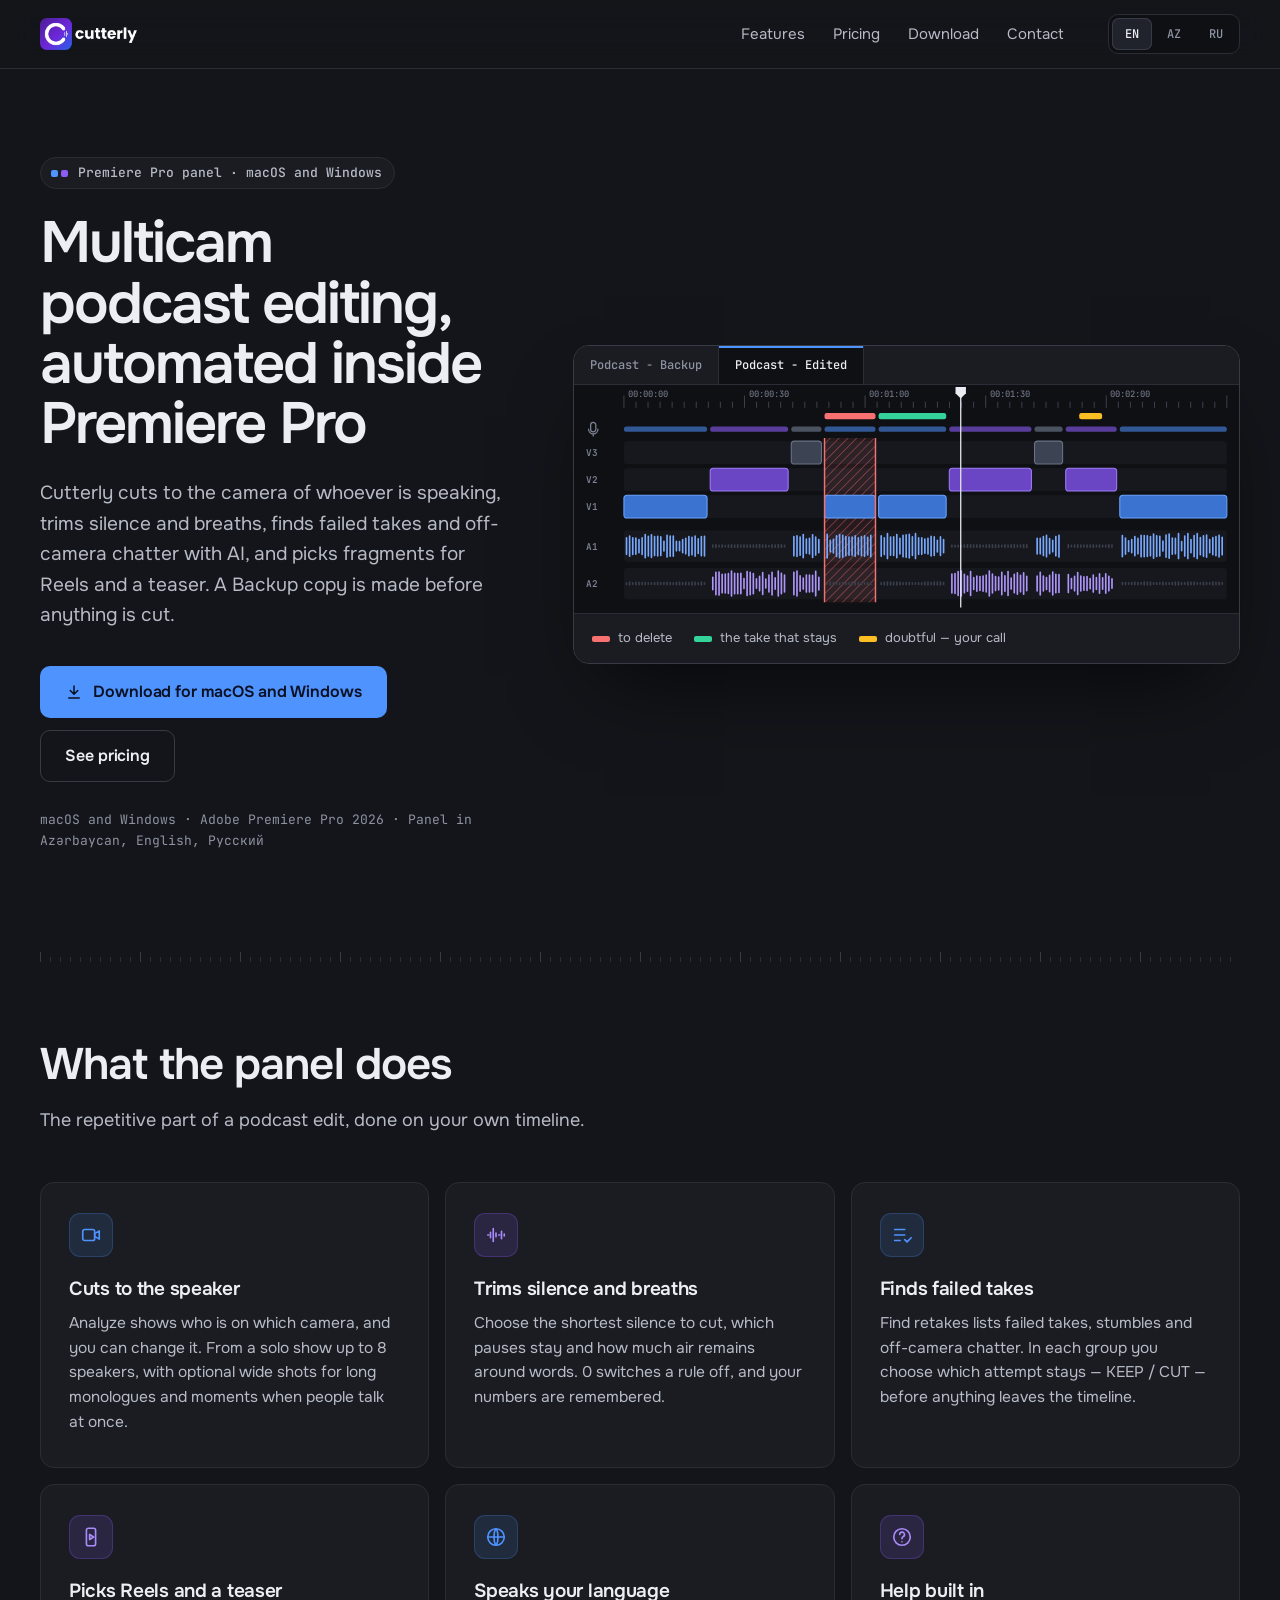
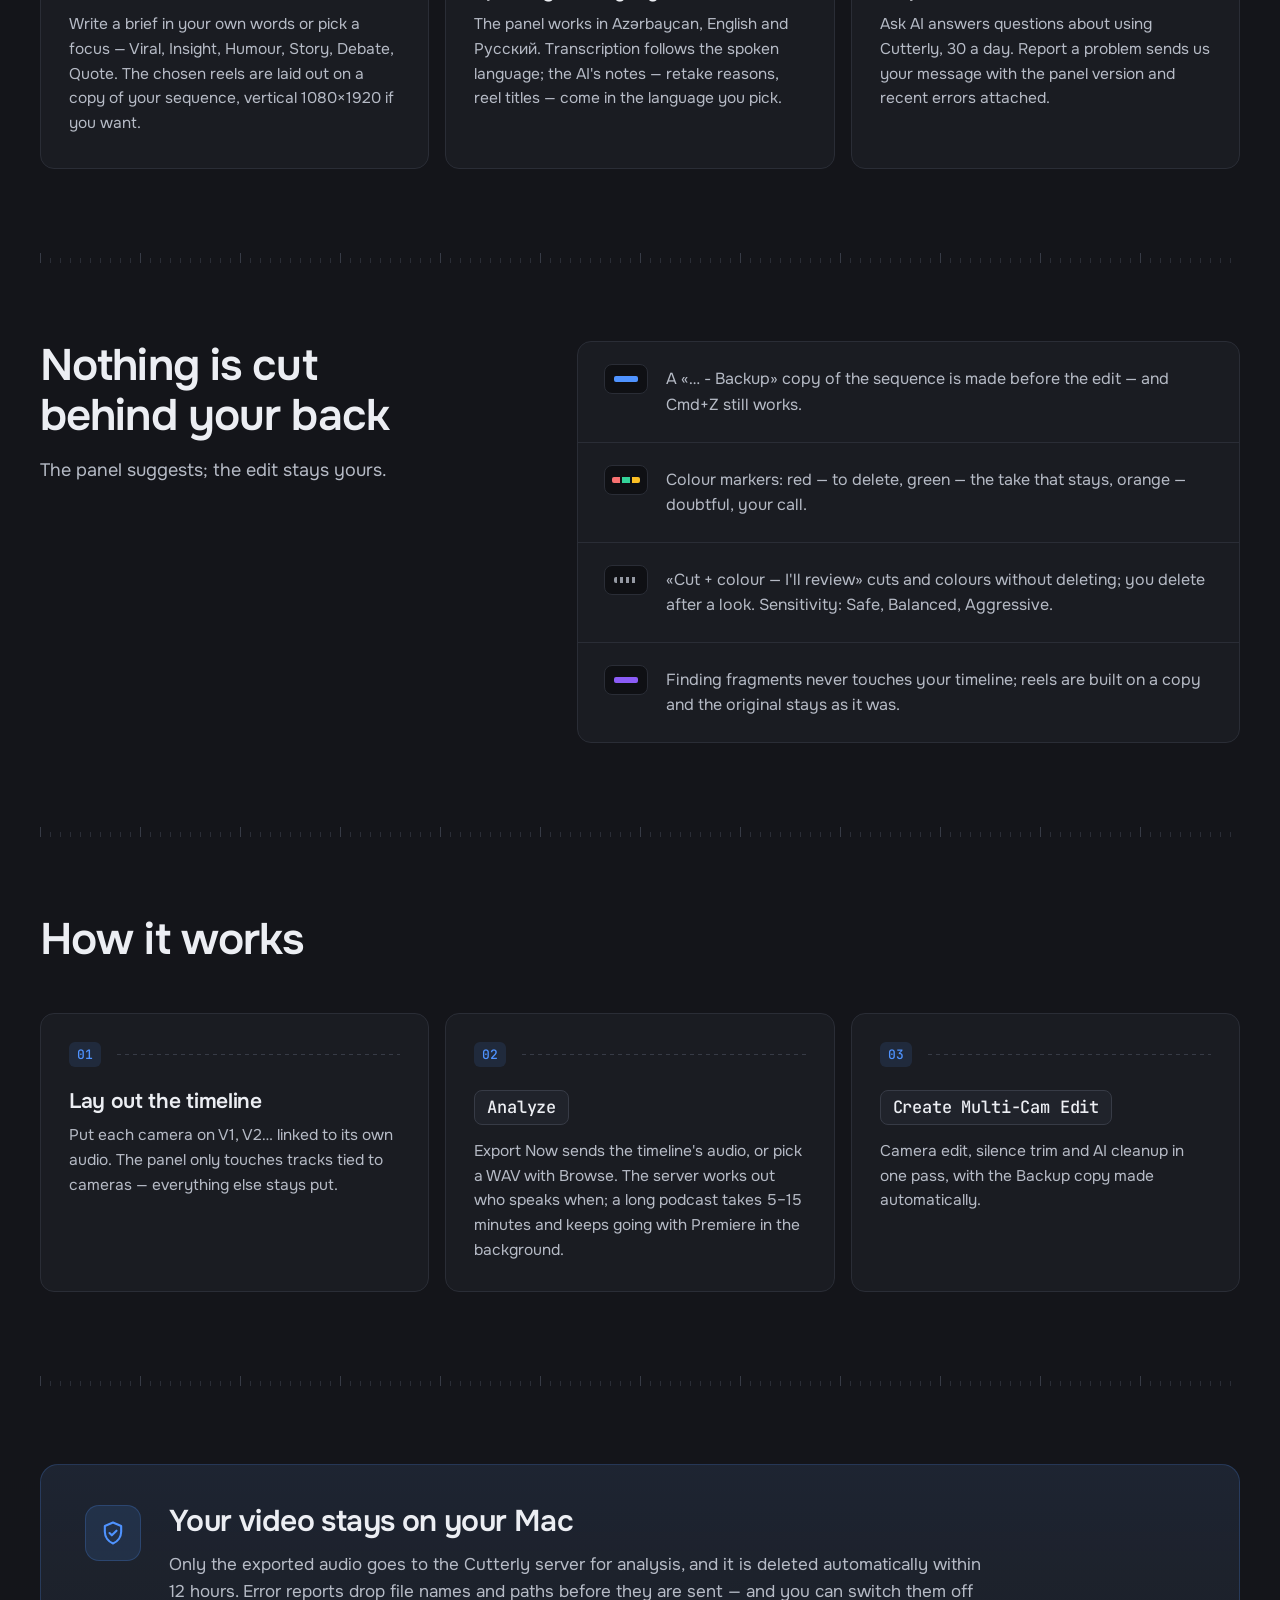
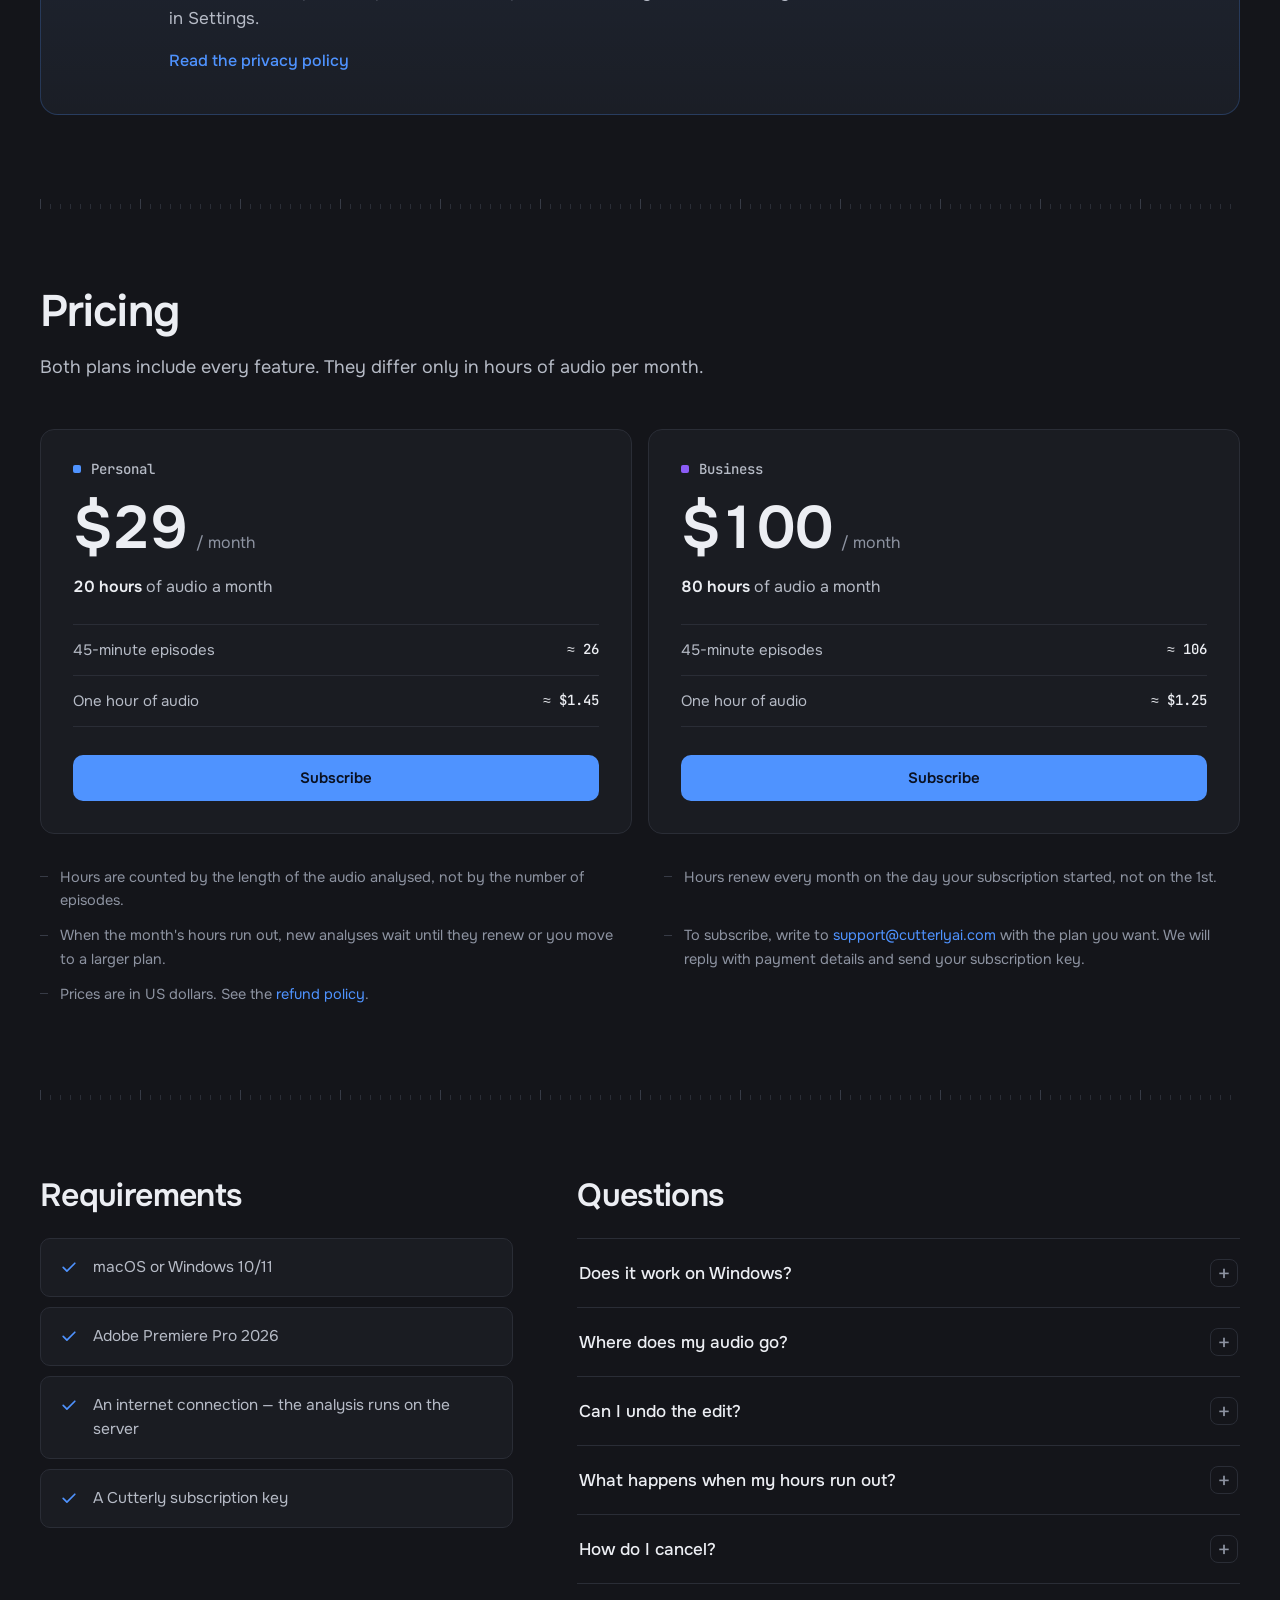
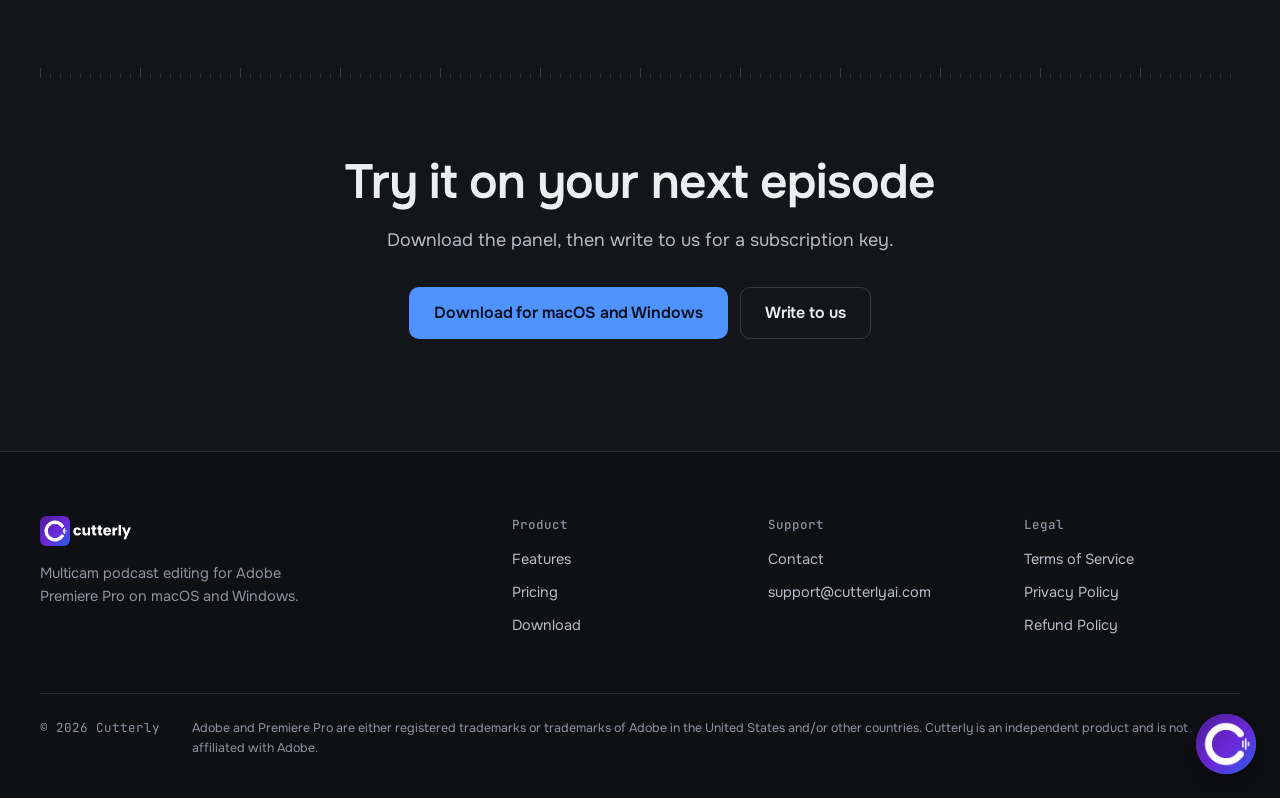
==== commit ecf889e2: "Site 1.0.10: Windows download (Cutterly-Setup.exe) next to macOS, install/SmartScreen/update/uninsta" ====
--- a/index.html
+++ b/index.html
@@ -4,9 +4,9 @@
 <meta charset="utf-8">
 <meta name="viewport" content="width=device-width, initial-scale=1">
 <title data-i18n="home.title">Cutterly — multicam podcast editing for Premiere Pro</title>
-<meta name="description" data-i18n-attr="content:home.desc" content="A Premiere Pro panel for macOS that cuts to whoever is speaking, trims silence, finds failed takes with AI and picks Reels from your podcast.">
+<meta name="description" data-i18n-attr="content:home.desc" content="A Premiere Pro panel for macOS and Windows that cuts to whoever is speaking, trims silence, finds failed takes with AI and picks Reels from your podcast.">
 <meta property="og:title" content="Cutterly — multicam podcast editing for Premiere Pro">
-<meta property="og:description" content="A Premiere Pro panel for macOS that cuts to whoever is speaking, trims silence, finds failed takes with AI and picks Reels from your podcast.">
+<meta property="og:description" content="A Premiere Pro panel for macOS and Windows that cuts to whoever is speaking, trims silence, finds failed takes with AI and picks Reels from your podcast.">
 <meta property="og:type" content="website">
 <meta property="og:url" content="https://cutterlyai.com/">
 <meta name="theme-color" content="#14151a">
@@ -43,17 +43,17 @@
   <section class="hero">
     <div class="wrap hero-grid">
       <div>
-        <span class="eyebrow" data-i18n="home.eyebrow">Premiere Pro panel · macOS</span>
+        <span class="eyebrow" data-i18n="home.eyebrow">Premiere Pro panel · macOS and Windows</span>
         <h1 data-i18n="home.h1">Multicam podcast editing, automated inside Premiere Pro</h1>
         <p class="lead" data-i18n="home.lead">Cutterly cuts to the camera of whoever is speaking, trims silence and breaths, finds failed takes and off-camera chatter with AI, and picks fragments for Reels and a teaser. A Backup copy is made before anything is cut.</p>
         <div class="actions">
           <a class="btn btn-primary btn-lg" href="download/">
             <svg viewBox="0 0 24 24" fill="none" stroke="currentColor" stroke-width="2" stroke-linecap="round" stroke-linejoin="round" aria-hidden="true"><path d="M12 4v11M7 10l5 5 5-5M5 20h14"/></svg>
-            <span data-i18n="home.cta-download">Download for macOS</span>
+            <span data-i18n="home.cta-download">Download for macOS and Windows</span>
           </a>
           <a class="btn btn-secondary btn-lg" href="#pricing" data-i18n="home.cta-pricing">See pricing</a>
         </div>
-        <p class="meta-line" data-i18n="home.meta">macOS · Adobe Premiere Pro 2026 · Panel in Azərbaycan, English, Русский</p>
+        <p class="meta-line" data-i18n="home.meta">macOS and Windows · Adobe Premiere Pro 2026 · Panel in Azərbaycan, English, Русский</p>
       </div>
       <figure class="hero-visual">
         <div class="tl-top" aria-hidden="true"><span>Podcast - Backup</span><span class="is-active">Podcast - Edited</span></div>
@@ -202,7 +202,7 @@
       <div>
         <h2 data-i18n="req.h2">Requirements</h2>
         <ul class="req">
-          <li><svg viewBox="0 0 24 24" fill="none" stroke="currentColor" stroke-width="2" stroke-linecap="round" stroke-linejoin="round" aria-hidden="true"><path d="M5 12.5l4.5 4.5L19 7.5"/></svg><span data-i18n="req.mac">macOS — Windows is not supported yet</span></li>
+          <li><svg viewBox="0 0 24 24" fill="none" stroke="currentColor" stroke-width="2" stroke-linecap="round" stroke-linejoin="round" aria-hidden="true"><path d="M5 12.5l4.5 4.5L19 7.5"/></svg><span data-i18n="req.mac">macOS or Windows 10/11</span></li>
           <li><svg viewBox="0 0 24 24" fill="none" stroke="currentColor" stroke-width="2" stroke-linecap="round" stroke-linejoin="round" aria-hidden="true"><path d="M5 12.5l4.5 4.5L19 7.5"/></svg><span>Adobe Premiere Pro 2026</span></li>
           <li><svg viewBox="0 0 24 24" fill="none" stroke="currentColor" stroke-width="2" stroke-linecap="round" stroke-linejoin="round" aria-hidden="true"><path d="M5 12.5l4.5 4.5L19 7.5"/></svg><span data-i18n="req.net">An internet connection — the analysis runs on the server</span></li>
           <li><svg viewBox="0 0 24 24" fill="none" stroke="currentColor" stroke-width="2" stroke-linecap="round" stroke-linejoin="round" aria-hidden="true"><path d="M5 12.5l4.5 4.5L19 7.5"/></svg><span data-i18n="req.key">A Cutterly subscription key</span></li>
@@ -212,7 +212,7 @@
         <h2 data-i18n="faq.h2">Questions</h2>
         <details>
           <summary data-i18n="faq.win.q">Does it work on Windows?</summary>
-          <p data-i18n="faq.win.a">Not yet — macOS only for now.</p>
+          <p data-i18n="faq.win.a">Yes — Windows 10/11, alongside macOS. The <a href="download/">download page</a> has install steps for both.</p>
         </details>
         <details>
           <summary data-i18n="faq.audio.q">Where does my audio go?</summary>
@@ -239,7 +239,7 @@
       <h2 data-i18n="cta.h2">Try it on your next episode</h2>
       <p data-i18n="cta.p">Download the panel, then write to us for a subscription key.</p>
       <div class="actions">
-        <a class="btn btn-primary btn-lg" href="download/" data-i18n="home.cta-download">Download for macOS</a>
+        <a class="btn btn-primary btn-lg" href="download/" data-i18n="home.cta-download">Download for macOS and Windows</a>
         <a class="btn btn-secondary btn-lg" data-site-href="mailto" href="contact/" data-i18n="cta.write">Write to us</a>
       </div>
     </div>
@@ -252,7 +252,7 @@
     <div class="foot-grid">
       <div>
         <a class="brand" href="./"><img src="assets/brand/cutterly-logo.png" alt="Cutterly" width="99" height="32"></a>
-        <p data-i18n="foot.tagline">Multicam podcast editing for Adobe Premiere Pro on macOS.</p>
+        <p data-i18n="foot.tagline">Multicam podcast editing for Adobe Premiere Pro on macOS and Windows.</p>
       </div>
       <div>
         <p class="foot-title" data-i18n="foot.product">Product</p>
@@ -279,9 +279,9 @@
   </div>
 </footer>
 
-<script src="assets/config.js?v=1.0.8"></script>
-<script src="assets/i18n.js?v=1.0.8"></script>
-<script src="assets/site.js?v=1.0.8"></script>
-<script src="assets/chat.js?v=1.0.8"></script>
+<script src="assets/config.js?v=1.0.10"></script>
+<script src="assets/i18n.js?v=1.0.10"></script>
+<script src="assets/site.js?v=1.0.10"></script>
+<script src="assets/chat.js?v=1.0.10"></script>
 </body>
 </html>
